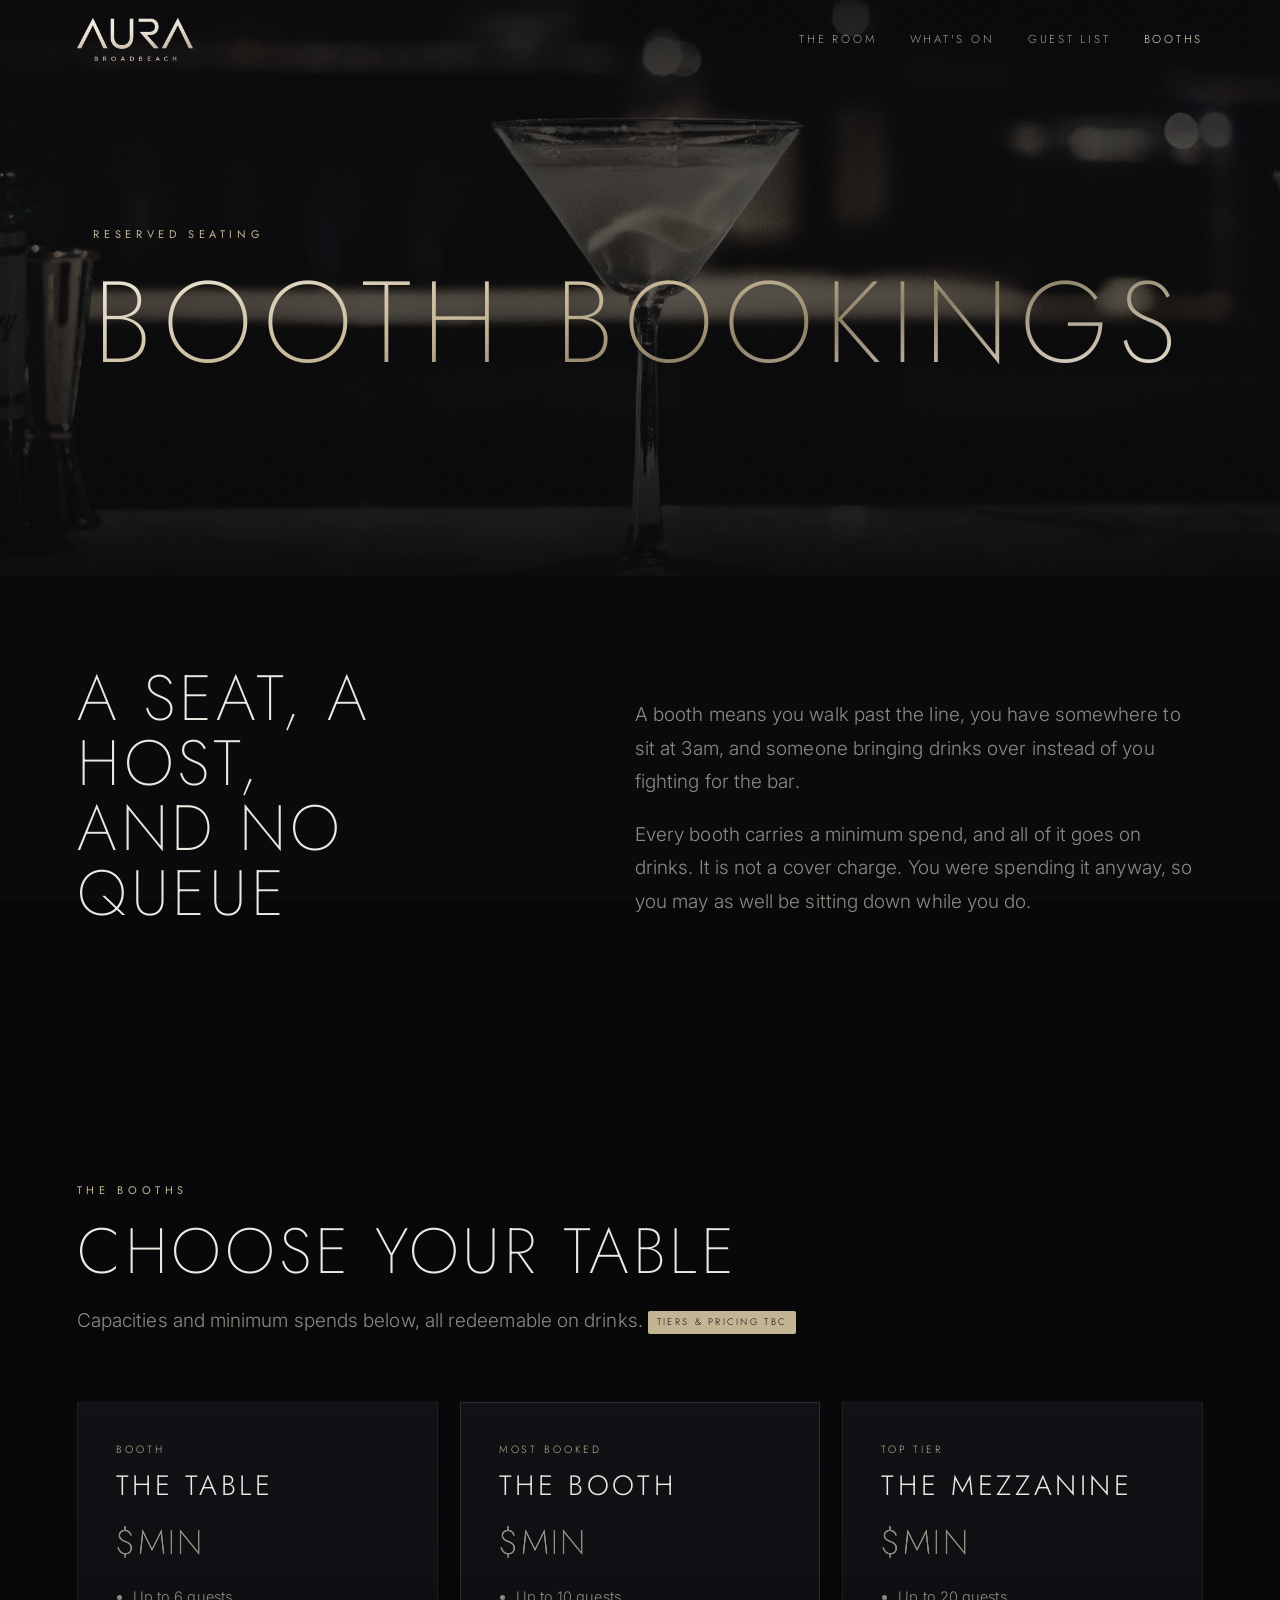
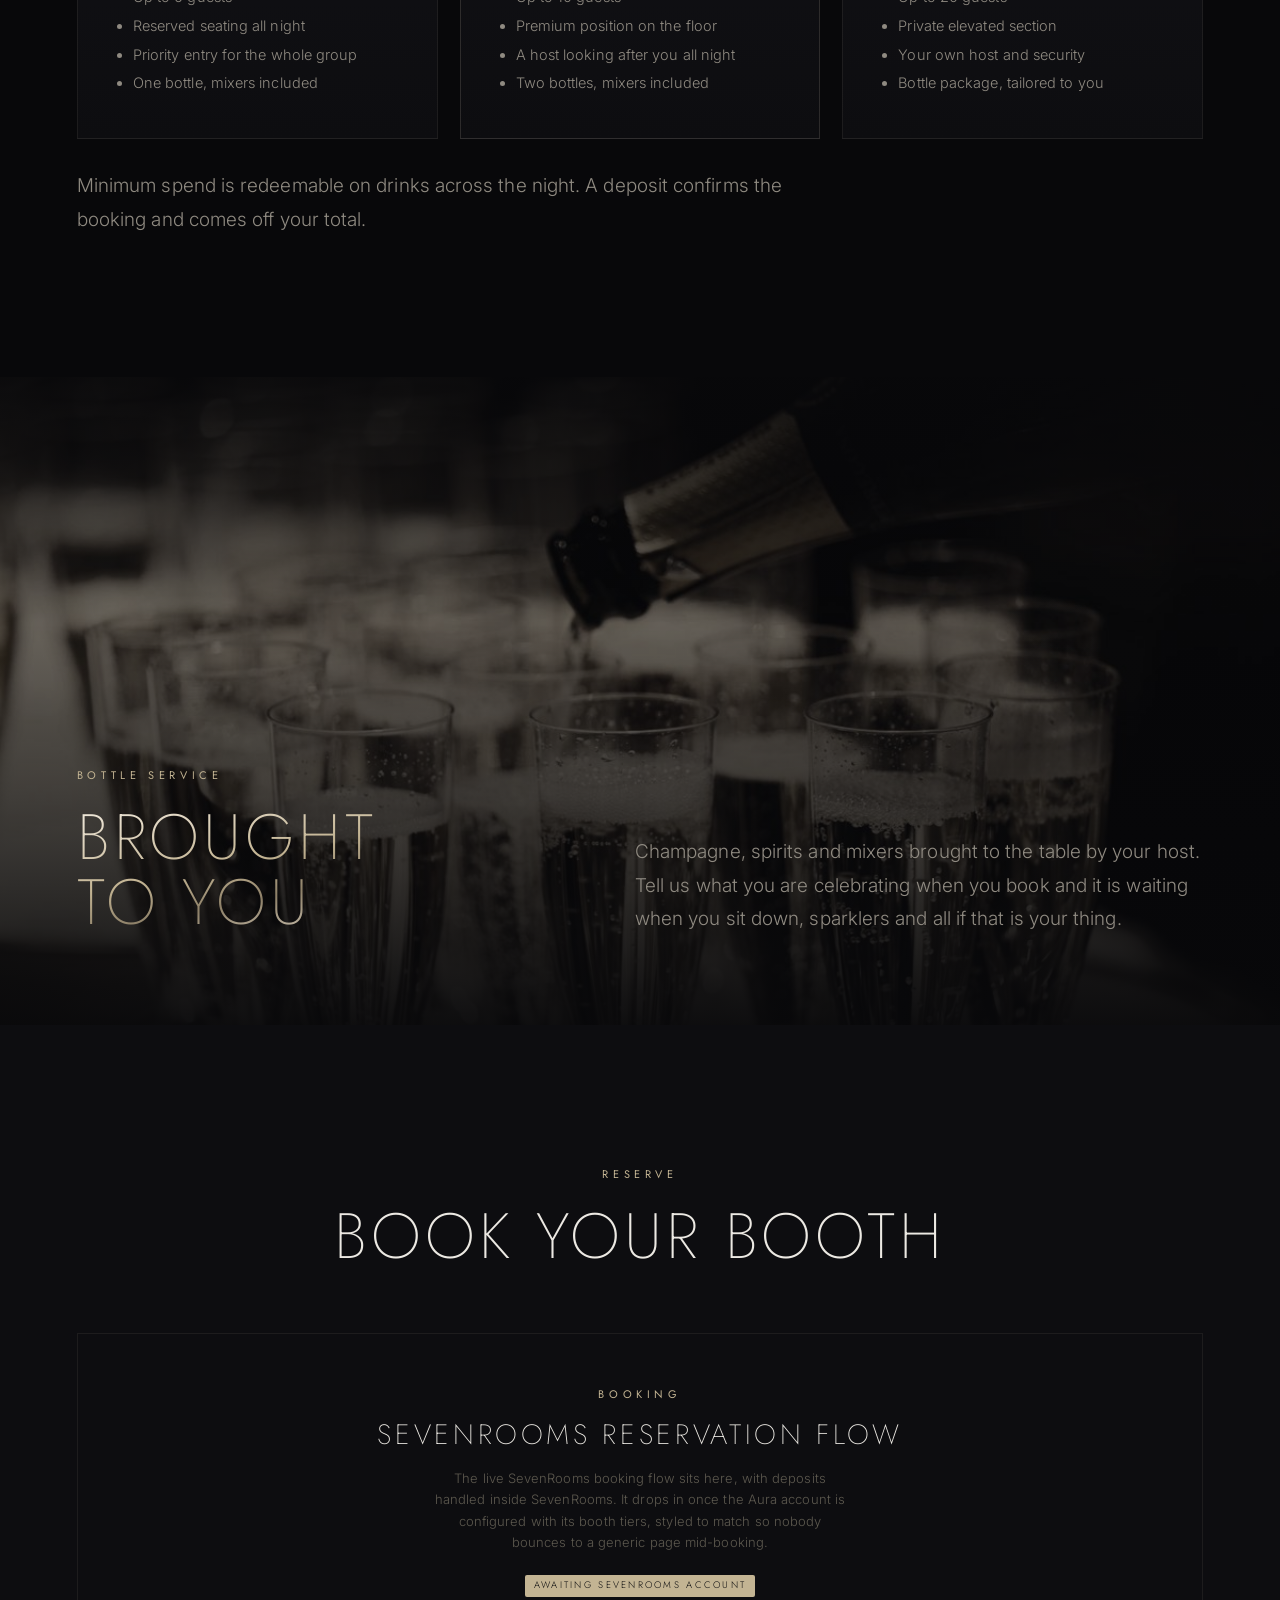
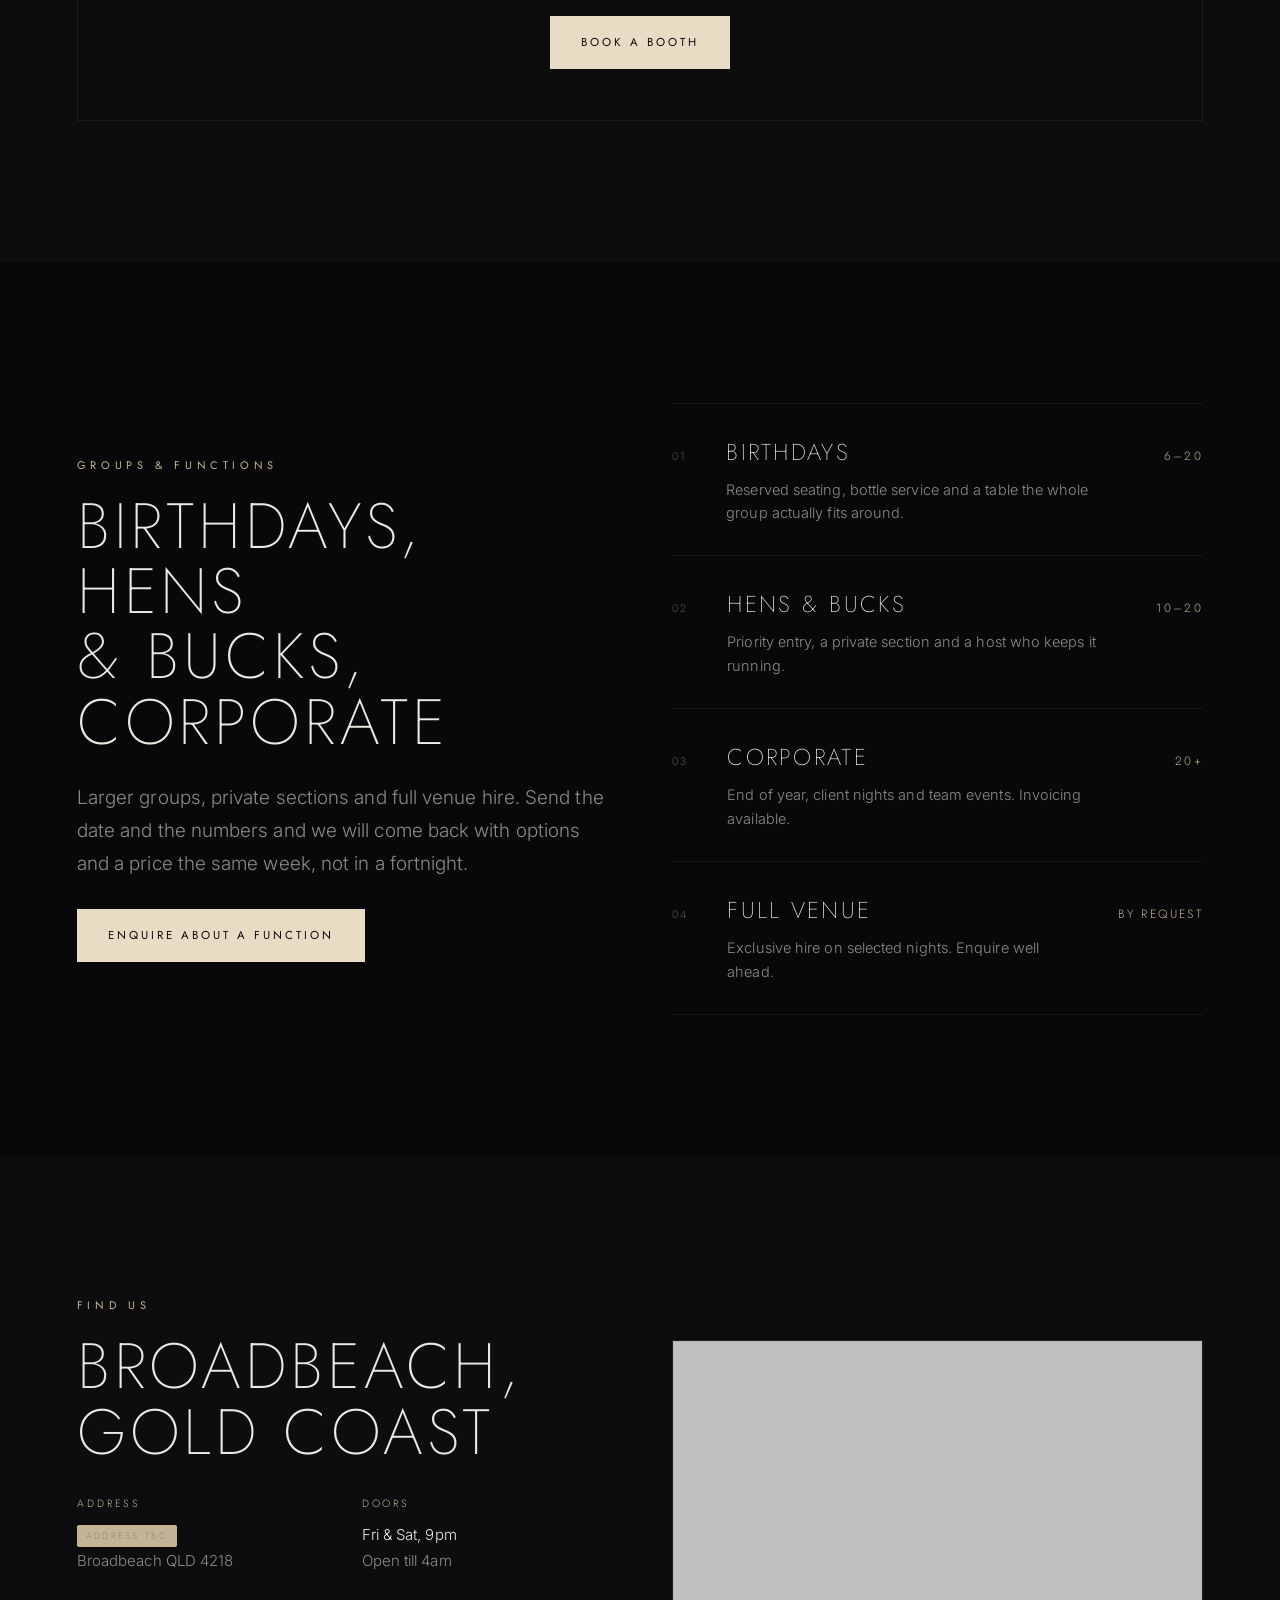
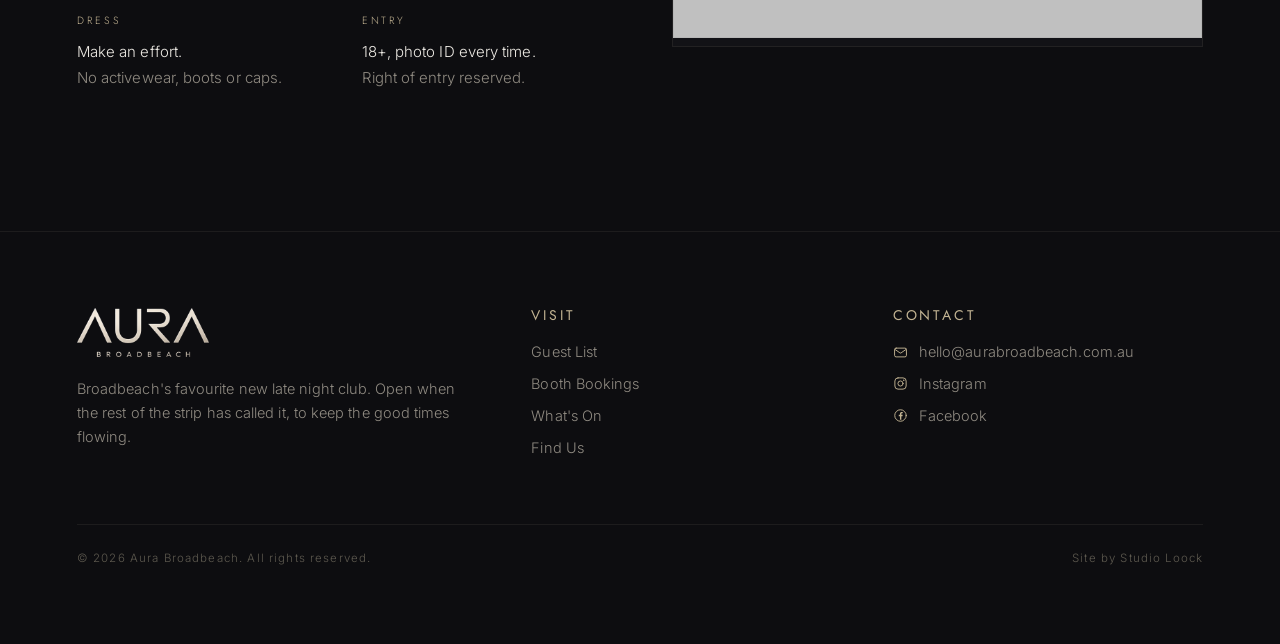
==== booth-bookings/index.html @ 86d50f3c "Lighter black on The Idea section, nav logo visible at rest" ====
<!doctype html>
<html lang="en-AU">
<head>
<meta charset="utf-8">
<meta name="viewport" content="width=device-width, initial-scale=1">
<title>Booth Bookings | Aura Broadbeach</title>
<meta name="description" content="Book a booth at Aura Broadbeach. Reserved seating, a dedicated host and bottle service for birthdays, hens and bucks, work nights and private groups.">
<link rel="canonical" href="https://aurabroadbeach.com.au/booth-bookings/">
<meta property="og:type" content="website">
<meta property="og:title" content="Booth Bookings | Aura Broadbeach">
<meta property="og:description" content="Private seating, a dedicated host and your bottles brought to the table.">
<meta property="og:url" content="https://aurabroadbeach.com.au/booth-bookings/">
<meta property="og:image" content="https://aurabroadbeach.com.au/assets/booth-hero.jpg">
<meta name="twitter:card" content="summary_large_image">
<meta name="theme-color" content="#08080a">
<link rel="icon" href="../assets/logo.png">
<link rel="preconnect" href="https://fonts.googleapis.com">
<link rel="preconnect" href="https://fonts.gstatic.com" crossorigin>
<link href="https://fonts.googleapis.com/css2?family=Jost:wght@200;300;400&family=Inter:wght@300;400&display=swap" rel="stylesheet">
<link rel="stylesheet" href="../styles.css?v=6">
<!-- TRACKING SLOT -->
</head>
<body>

<nav class="nav stuck" id="nav">
  <a class="nav-logo always" href="../" aria-label="Aura Broadbeach, home"><img src="../assets/logo.png" alt="Aura Broadbeach"></a>
  <div class="nav-links">
    <a class="hide-sm" href="../#room">The Room</a>
    <a class="hide-sm" href="../#whats-on">What's On</a>
    <a href="../guest-list/">Guest List</a>
    <a href="./" aria-current="page">Booths</a>
  </div>
</nav>

<main>

<section class="feature" style="min-height:64svh; align-items:center;">
  <div class="feature-bg"><img src="../assets/booth-hero.jpg" alt="" aria-hidden="true" fetchpriority="high"></div>
  <div class="wrap" style="padding-top:120px;">
    <div>
      <p class="eyebrow" style="margin-bottom:20px;">Reserved Seating</p>
      <h1 class="metal">Booth Bookings</h1>
    </div>
  </div>
</section>

<section class="band-tight">
  <div class="wrap">
    <div class="split narrow">
      <div class="rv">
        <h2 style="margin-bottom:24px;">A seat, a host,<br>and no queue</h2>
      </div>
      <div class="rv" style="display:flex; flex-direction:column; gap:20px;">
        <p class="lead">A booth means you walk past the line, you have somewhere to sit at 3am, and someone bringing drinks over instead of you fighting for the bar.</p>
        <p class="lead">Every booth carries a minimum spend, and all of it goes on drinks. It is not a cover charge. You were spending it anyway, so you may as well be sitting down while you do.</p>
      </div>
    </div>
  </div>
</section>

<section class="band" id="tiers">
  <div class="wrap">
    <div class="head rv">
      <p class="eyebrow">The Booths</p>
      <h2>Choose your table</h2>
      <p class="lead">Capacities and minimum spends below, all redeemable on drinks. <span class="ph">Tiers &amp; pricing TBC</span></p>
    </div>
    <div class="cards rv">
      <div class="card">
        <p class="cap">Booth</p>
        <h3>The Table</h3>
        <p class="price metal">$MIN</p>
        <ul>
          <li>Up to 6 guests</li>
          <li>Reserved seating all night</li>
          <li>Priority entry for the whole group</li>
          <li>One bottle, mixers included</li>
        </ul>
      </div>
      <div class="card" style="border-color:var(--line);">
        <p class="cap">Most Booked</p>
        <h3>The Booth</h3>
        <p class="price metal">$MIN</p>
        <ul>
          <li>Up to 10 guests</li>
          <li>Premium position on the floor</li>
          <li>A host looking after you all night</li>
          <li>Two bottles, mixers included</li>
        </ul>
      </div>
      <div class="card">
        <p class="cap">Top Tier</p>
        <h3>The Mezzanine</h3>
        <p class="price metal">$MIN</p>
        <ul>
          <li>Up to 20 guests</li>
          <li>Private elevated section</li>
          <li>Your own host and security</li>
          <li>Bottle package, tailored to you</li>
        </ul>
      </div>
    </div>
    <p class="lead rv" style="margin-top:30px;">Minimum spend is redeemable on drinks across the night. A deposit confirms the booking and comes off your total.</p>
  </div>
</section>

<section class="feature">
  <div class="feature-bg"><img src="../assets/service.jpg" alt="" aria-hidden="true" loading="lazy"></div>
  <div class="wrap">
    <div class="split narrow" style="align-items:end;">
      <div class="rv">
        <p class="eyebrow" style="margin-bottom:20px;">Bottle Service</p>
        <h2 class="metal h-tight-sm">Brought to you</h2>
      </div>
      <div class="rv">
        <p class="lead">Champagne, spirits and mixers brought to the table by your host. Tell us what you are celebrating when you book and it is waiting when you sit down, sparklers and all if that is your thing.</p>
      </div>
    </div>
  </div>
</section>

<section class="band" style="background:var(--ink);">
  <div class="wrap">
    <div class="head center rv">
      <p class="eyebrow">Reserve</p>
      <h2>Book your booth</h2>
    </div>
    <div class="slot rv">
      <!-- SEVENROOMS SLOT: replace this block with the reservation widget embed -->
      <p class="eyebrow">Booking</p>
      <h3 style="font-weight:200;">SevenRooms reservation flow</h3>
      <p class="note">The live SevenRooms booking flow sits here, with deposits handled inside SevenRooms. It drops in once the Aura account is configured with its booth tiers, styled to match so nobody bounces to a generic page mid-booking.</p>
      <p><span class="ph">Awaiting SevenRooms account</span></p>
      <a class="btn btn-solid" href="#" data-sr="booths">Book a Booth</a>
    </div>
  </div>
</section>

<section class="band" id="functions">
  <div class="wrap">
    <div class="split">
      <div class="rv">
        <p class="eyebrow" style="margin-bottom:20px;">Groups &amp; Functions</p>
        <h2 style="margin-bottom:26px;">Birthdays, hens<br>&amp; bucks, corporate</h2>
        <p class="lead" style="margin-bottom:28px;">Larger groups, private sections and full venue hire. Send the date and the numbers and we will come back with options and a price the same week, not in a fortnight.</p>
        <a class="btn btn-solid" href="mailto:HELLO@AURABROADBEACH.COM.AU?subject=Function%20enquiry%20-%20Aura%20Broadbeach">Enquire about a function</a>
      </div>
      <div class="rv">
        <div class="rows">
          <div class="row"><div class="n">01</div><div><div class="t">Birthdays</div><div class="d">Reserved seating, bottle service and a table the whole group actually fits around.</div></div><div class="v">6&ndash;20</div></div>
          <div class="row"><div class="n">02</div><div><div class="t">Hens &amp; Bucks</div><div class="d">Priority entry, a private section and a host who keeps it running.</div></div><div class="v">10&ndash;20</div></div>
          <div class="row"><div class="n">03</div><div><div class="t">Corporate</div><div class="d">End of year, client nights and team events. Invoicing available.</div></div><div class="v">20+</div></div>
          <div class="row"><div class="n">04</div><div><div class="t">Full Venue</div><div class="d">Exclusive hire on selected nights. Enquire well ahead.</div></div><div class="v">By request</div></div>
        </div>
      </div>
    </div>
  </div>
</section>

<!-- ============ FIND US ============ -->
<section class="band" id="find-us" style="background:var(--ink);">
  <div class="wrap">
    <div class="split">
      <div class="rv">
        <p class="eyebrow" style="margin-bottom:20px;">Find Us</p>
        <h2 style="margin-bottom:30px;">Broadbeach,<br>Gold Coast</h2>
        <div class="info" style="grid-template-columns:1fr 1fr;">
          <div><div class="k">Address</div><div class="v"><span class="ph">address TBC</span><br><span>Broadbeach QLD 4218</span></div></div>
          <div><div class="k">Doors</div><div class="v">Fri &amp; Sat, 9pm<br><span>Open till 4am</span></div></div>
          <div><div class="k">Dress</div><div class="v">Make an effort.<br><span>No activewear, boots or caps.</span></div></div>
          <div><div class="k">Entry</div><div class="v">18+, photo ID every time.<br><span>Right of entry reserved.</span></div></div>
        </div>
      </div>
      <div class="rv map-shell">
        <iframe class="map" title="Map showing Aura Broadbeach" loading="lazy" referrerpolicy="no-referrer-when-downgrade"
          src="https://www.google.com/maps?q=Broadbeach%20QLD%204218&output=embed"></iframe>
      </div>
    </div>
  </div>
</section>

</main>

<footer class="site">
  <div class="wrap">
    <div class="foot">
      <div>
        <img src="../assets/logo.png" alt="Aura Broadbeach">
        <p>Broadbeach's favourite new late night club. Open when the rest of the strip has called it, to keep the good times flowing.</p>
      </div>
      <div>
        <h4>Visit</h4>
        <a href="../guest-list/">Guest List</a>
        <a href="./">Booth Bookings</a>
        <a href="../#whats-on">What's On</a>
        <a href="#find-us">Find Us</a>
      </div>
      <div>
        <h4>Contact</h4>
        <a class="with-ico" href="mailto:HELLO@AURABROADBEACH.COM.AU"><svg viewBox="0 0 24 24" aria-hidden="true"><rect x="2.5" y="5" width="19" height="14" rx="2.5"/><path d="M3 7l8.1 5.6a1.6 1.6 0 0 0 1.8 0L21 7"/></svg><span>hello@aurabroadbeach.com.au</span></a>
        <a class="with-ico" href="#" data-social="instagram" rel="noopener"><svg viewBox="0 0 24 24" aria-hidden="true"><rect x="3" y="3" width="18" height="18" rx="5"/><circle cx="12" cy="12" r="4.1"/><circle class="fillbit" cx="17.2" cy="6.8" r="1.25"/></svg><span>Instagram</span></a>
        <a class="with-ico" href="#" data-social="facebook" rel="noopener"><svg viewBox="0 0 24 24" aria-hidden="true"><circle cx="12" cy="12" r="9.2"/><path class="fillbit" d="M13.35 18.6v-5.55h1.87l.3-2.2h-2.17V9.44c0-.63.19-1.06 1.1-1.06h1.14V6.42a14.8 14.8 0 0 0-1.6-.08c-1.7 0-2.87 1.02-2.87 2.9v1.61H9.25v2.2h1.87v5.55z"/></svg><span>Facebook</span></a>
      </div>
    </div>
    <div class="colophon">
      <span>&copy; 2026 Aura Broadbeach. All rights reserved.</span>
      <span>Site by <a href="https://studioloock.co" target="_blank" rel="noopener">Studio Loock</a></span>
    </div>
  </div>
</footer>
<script src="../assets/lenis.min.js" defer></script>
<script src="../app.js?v=6" defer></script>
</body>
</html>
---- styles.css ----
/* ============================================================
   AURA BROADBEACH — Studio Loock
   Direction: restraint. Deep black, one metallic accent,
   very large thin type, slow motion. No neon.
   ============================================================ */

:root{
  --void:#08080a;
  --ink:#0d0d10;
  --panel:#121216;
  --smoke:#1a1a1f;
  --ink-lift:#141417;

  --champagne:#e8dcc4;
  --champagne-dim:#b0a488;
  --metal-1:#f3ece0;
  --metal-2:#c3b493;
  --metal-3:#8d8068;

  --text:#ece9e3;
  --muted:#8f8a81;
  --faint:#5d594f;
  --line:rgba(232,220,196,0.14);
  --line-soft:rgba(232,220,196,0.07);

  --display:'Jost',-apple-system,'Helvetica Neue',Arial,sans-serif;
  --body:'Inter',-apple-system,'Helvetica Neue',Arial,sans-serif;

  --pad:clamp(22px,6vw,96px);
  --ease:cubic-bezier(.22,.61,.36,1);
}

*,*::before,*::after{box-sizing:border-box;}
html{scroll-padding-top:80px; -webkit-text-size-adjust:100%;}



body{
  margin:0; background:var(--void); color:var(--text);
  font-family:var(--body); font-size:16px; line-height:1.65;
  font-weight:300; letter-spacing:0.005em;
  -webkit-font-smoothing:antialiased; overflow-x:clip;
}
img{max-width:100%; display:block;}
a{color:inherit;}

/* ---------- grain ---------- */
body::after{
  content:""; position:fixed; inset:0; z-index:9999; pointer-events:none; opacity:0.035;
  background-image:url("data:image/svg+xml,%3Csvg xmlns='http://www.w3.org/2000/svg' width='160' height='160'%3E%3Cfilter id='n'%3E%3CfeTurbulence type='fractalNoise' baseFrequency='0.85' numOctaves='3'/%3E%3C/filter%3E%3Crect width='160' height='160' filter='url(%23n)'/%3E%3C/svg%3E");
}

/* ---------- type ---------- */
h1,h2,h3,h4{
  font-family:var(--display); font-weight:200; margin:0;
  text-transform:uppercase; line-height:1.02; letter-spacing:0.06em;
}
h1{font-size:clamp(40px,9vw,116px); letter-spacing:0.09em;}
h2{font-size:clamp(28px,5.2vw,64px);}
h3{font-size:clamp(19px,2.4vw,28px); letter-spacing:0.13em; font-weight:300;}
h4{font-size:14px; letter-spacing:0.2em; font-weight:400;}
p{margin:0;}

.eyebrow{
  font-family:var(--display); font-size:11px; font-weight:400;
  letter-spacing:0.42em; text-transform:uppercase; color:var(--metal-2);
}
.lead{font-size:clamp(16px,1.5vw,19px); color:var(--muted); line-height:1.75; max-width:62ch;}
.metal{
  background:linear-gradient(168deg,var(--metal-1) 0%,var(--metal-2) 42%,var(--metal-3) 62%,var(--metal-1) 100%);
  -webkit-background-clip:text; background-clip:text; color:transparent;
}
.rule{height:1px; background:var(--line); border:0; margin:0;}

/* ---------- layout ---------- */
.wrap{max-width:1320px; margin:0 auto; padding-inline:var(--pad);}
section{position:relative;}
.band{padding-block:clamp(72px,11vw,160px);}
.band-tight{padding-block:clamp(52px,7vw,96px);}

/* ---------- nav ---------- */
.nav{
  position:fixed; inset:0 0 auto 0; z-index:100;
  display:flex; align-items:center; justify-content:space-between; gap:20px;
  padding:18px var(--pad); transition:background .5s var(--ease), border-color .5s var(--ease), padding .5s var(--ease);
  border-bottom:1px solid transparent;
}
.nav.stuck{background:rgba(8,8,10,0.94); border-bottom-color:var(--line-soft); padding-block:13px;}
.nav-logo img{width:clamp(86px,10vw,116px);}
.nav-links{display:flex; align-items:center; gap:clamp(18px,2.6vw,40px);}
.nav-links a{
  font-family:var(--display); font-size:11.5px; letter-spacing:0.24em; text-transform:uppercase;
  text-decoration:none; color:var(--text); opacity:.68; transition:opacity .3s var(--ease); white-space:nowrap;
}
.nav-links a:hover,.nav-links a:focus-visible,.nav-links a[aria-current]{opacity:1;}
.nav-links a[aria-current]{color:var(--champagne);}
@media (max-width:760px){
  .nav-links .hide-sm{display:none;}
}

/* ---------- buttons ---------- */
.btn{
  display:inline-flex; align-items:center; justify-content:center; gap:12px;
  font-family:var(--display); font-size:11.5px; font-weight:400;
  letter-spacing:0.26em; text-transform:uppercase; text-decoration:none;
  padding:16px 30px; border:1px solid var(--line); color:var(--text);
  background:transparent; transition:background .4s var(--ease), color .4s var(--ease), border-color .4s var(--ease);
  cursor:pointer; white-space:nowrap;
}
.btn:hover,.btn:focus-visible{background:var(--champagne); color:#0b0b0d; border-color:var(--champagne);}
.btn-solid{background:var(--champagne); color:#0b0b0d; border-color:var(--champagne);}
.btn-solid:hover,.btn-solid:focus-visible{background:transparent; color:var(--champagne);}
.btn-sm{padding:12px 22px; font-size:10.5px; letter-spacing:0.22em;}
:focus-visible{outline:2px solid var(--champagne); outline-offset:3px;}

/* ---------- hero ---------- */
.hero{
  position:relative; min-height:100svh; display:flex; flex-direction:column;
  align-items:center; justify-content:center; text-align:center;
  padding:120px var(--pad) 64px; overflow:hidden;
}
.hero-bg{position:absolute; inset:0; z-index:0;}
.hero-bg img,.hero-bg video{
  position:absolute; inset:0;
  width:100%; height:100%; object-fit:cover;
}
.hero-bg img{opacity:.58;}
.hero-video{opacity:0; transition:opacity 1.4s var(--ease);}
.hero-video.ready{opacity:.5;}
.hero-video.ready ~ img,.hero-bg:has(.hero-video.ready) img{opacity:0;}
.hero-bg::after{
  content:""; position:absolute; inset:0;
  background:
    radial-gradient(122% 86% at 50% 44%, transparent 0%, rgba(8,8,10,.5) 60%, var(--void) 100%),
    linear-gradient(180deg, rgba(8,8,10,.72) 0%, transparent 26%, transparent 62%, var(--void) 100%);
}
.hero-inner{position:relative; z-index:1; display:flex; flex-direction:column; align-items:center; gap:clamp(26px,4vw,44px);}
.hero-logo{width:clamp(228px,38vw,520px);}
.hero-sub{
  font-family:var(--display); font-size:clamp(11px,1.3vw,13px); font-weight:300;
  letter-spacing:0.46em; text-transform:uppercase; color:var(--metal-2);
}
.hero-nights{
  font-family:var(--display); font-size:clamp(13px,1.6vw,16px); font-weight:200;
  letter-spacing:0.3em; text-transform:uppercase; color:var(--text);
}
.hero-cta{display:flex; flex-wrap:wrap; gap:14px; justify-content:center;}
.scroll-cue{
  position:absolute; left:50%; bottom:30px; transform:translateX(-50%); z-index:1;
  font-family:var(--display); font-size:9.5px; letter-spacing:0.4em; text-transform:uppercase;
  color:var(--faint); text-decoration:none; display:flex; flex-direction:column; align-items:center; gap:9px;
}
.scroll-cue span{display:block; width:1px; height:38px; background:linear-gradient(var(--metal-3),transparent); animation:drop 2.6s var(--ease) infinite;}
@keyframes drop{0%,100%{opacity:.3; transform:scaleY(.55); transform-origin:top;}50%{opacity:1; transform:scaleY(1);}}
@media (prefers-reduced-motion:reduce){.scroll-cue span{animation:none;}}

/* ---------- reveal ---------- */
.rv{opacity:0; transform:translateY(26px); transition:opacity 1.1s var(--ease), transform 1.1s var(--ease);}
.rv.on{opacity:1; transform:none; }

/* ---------- section head ---------- */
.head{display:flex; flex-direction:column; gap:20px; margin-bottom:clamp(38px,5vw,64px); max-width:74ch;}
.head.center{align-items:center; text-align:center; margin-inline:auto;}
.h-tight{max-width:15ch;}
.h-tight-sm{max-width:11ch;}

/* ---------- the room mosaic ---------- */
.mosaic{display:grid; grid-template-columns:1.35fr 1fr; grid-template-rows:1fr 1fr; gap:clamp(10px,1.4vw,20px);}
.mosaic figure{margin:0; position:relative; overflow:hidden; background:var(--panel);}
.mosaic img{width:100%; height:100%; object-fit:cover; transition:transform 1.4s var(--ease);}
.mosaic figure:hover img{transform:scale(1.035);}
.m-a{grid-row:span 2; aspect-ratio:4/5;}
.m-b,.m-c{min-height:0;}
.m-b img,.m-c img{height:100%;}
@media (max-width:760px){
  .mosaic{grid-template-columns:1fr;}
  .mosaic{grid-template-rows:auto;}
  .m-a{grid-row:auto; aspect-ratio:4/3;}
  .m-b,.m-c{aspect-ratio:16/10;}
}

/* ---------- split ---------- */
.split{display:grid; grid-template-columns:1fr 1fr; gap:clamp(28px,5vw,84px); align-items:center;}
.split.narrow{grid-template-columns:1fr 1.15fr;}
@media (max-width:860px){.split,.split.narrow{grid-template-columns:1fr; gap:34px;}}
.split figure{margin:0; overflow:hidden; background:var(--panel);}
.split figure img{width:100%; aspect-ratio:4/3; object-fit:cover;}

/* ---------- list rows ---------- */
.rows{border-top:1px solid var(--line-soft);}
.row{
  display:grid; grid-template-columns:auto 1fr auto; gap:clamp(16px,3vw,44px); align-items:baseline;
  padding:clamp(20px,2.6vw,30px) 0; border-bottom:1px solid var(--line-soft);
}
.row .n{font-family:var(--display); font-size:11px; letter-spacing:0.22em; color:var(--faint);}
.row .t{font-family:var(--display); font-size:clamp(17px,2vw,23px); font-weight:200; letter-spacing:0.1em; text-transform:uppercase;}
.row .d{color:var(--muted); font-size:14.5px; margin-top:6px; max-width:56ch;}
.row .v{font-family:var(--display); font-size:12px; letter-spacing:0.2em; text-transform:uppercase; color:var(--metal-2); text-align:right;}
@media (max-width:640px){
  .row{grid-template-columns:1fr; gap:6px;}
  .row .v{text-align:left; margin-top:8px;}
}

/* ---------- cards ---------- */
.cards{display:grid; grid-template-columns:repeat(auto-fit,minmax(258px,1fr)); gap:clamp(14px,1.8vw,22px);}
.card{
  border:1px solid var(--line-soft); background:linear-gradient(180deg,var(--panel),var(--ink));
  padding:clamp(26px,3vw,38px); display:flex; flex-direction:column; gap:14px;
  transition:border-color .5s var(--ease), transform .5s var(--ease);
}
.card:hover{border-color:var(--line); transform:translateY(-3px);}
.card .cap{font-family:var(--display); font-size:10.5px; letter-spacing:0.28em; text-transform:uppercase; color:var(--metal-2);}
.card p{color:var(--muted); font-size:14.5px;}
.card ul{margin:0; padding-left:17px; color:var(--muted); font-size:14.5px;}
.card li{margin-bottom:5px;}
.card .price{font-family:var(--display); font-weight:200; font-size:clamp(24px,3vw,34px); letter-spacing:0.06em;}

/* ---------- feature band ---------- */
.feature{position:relative; min-height:72svh; display:flex; align-items:flex-end; overflow:hidden;}
.feature-bg{position:absolute; inset:0;}
.feature-bg img{width:100%; height:100%; object-fit:cover; opacity:.42;}
.feature-bg::after{content:""; position:absolute; inset:0; background:linear-gradient(180deg,rgba(8,8,10,.8) 0%,transparent 38%,rgba(8,8,10,.92) 100%);}
.feature .wrap{position:relative; z-index:1; padding-block:clamp(48px,7vw,90px);}

/* ---------- booking slot ---------- */
.slot{
  border:1px solid var(--line-soft); background:var(--ink);
  padding:clamp(28px,4vw,52px); text-align:center;
  display:flex; flex-direction:column; align-items:center; gap:18px;
}
.slot .note{font-size:13px; color:var(--faint); max-width:52ch;}
.embed{width:100%; min-height:520px; border:0; background:var(--panel);}

/* ---------- info grid ---------- */
.info{display:grid; grid-template-columns:repeat(auto-fit,minmax(190px,1fr)); gap:clamp(22px,3vw,44px);}
.info .k{font-family:var(--display); font-size:10.5px; letter-spacing:0.28em; text-transform:uppercase; color:var(--metal-2); margin-bottom:10px;}
.info .v{font-size:15px; color:var(--text); line-height:1.7;}
.info .v span{color:var(--muted);}

/* ---------- map ---------- */
.map{width:100%; aspect-ratio:16/9; border:1px solid var(--line-soft); filter:grayscale(1) invert(.9) contrast(.85) brightness(.95); background:var(--panel);}
.map-shell{background:var(--panel); border:1px solid var(--line-soft);}
@media (max-width:640px){.map{aspect-ratio:4/3;}}

/* ---------- footer ---------- */
footer.site{border-top:1px solid var(--line-soft); padding-block:clamp(48px,6vw,76px); background:var(--ink);}
.foot{display:grid; grid-template-columns:1.3fr 1fr 1fr; gap:clamp(28px,4vw,56px); align-items:start;}
@media (max-width:760px){.foot{grid-template-columns:1fr; gap:34px;}}
.foot img{width:132px; margin-bottom:20px;}
.foot h4{color:var(--metal-2); margin-bottom:14px;}
.foot a{color:var(--muted); text-decoration:none; font-size:14.5px; display:block; padding:4px 0; transition:color .3s var(--ease);}
.foot a:hover{color:var(--champagne);}
.foot p{color:var(--muted); font-size:14.5px;}
.colophon{
  display:flex; flex-wrap:wrap; gap:10px 26px; justify-content:space-between;
  margin-top:clamp(38px,5vw,60px); padding-top:24px; border-top:1px solid var(--line-soft);
  font-size:11.5px; letter-spacing:0.1em; color:var(--faint);
}
.colophon a{color:var(--faint); text-decoration:none;}
.colophon a:hover{color:var(--muted);}

/* ---------- placeholder marker ---------- */
.ph{
  display:inline-block; font-family:var(--display); font-size:9.5px; letter-spacing:0.24em;
  text-transform:uppercase; color:#0b0b0d; background:var(--metal-2);
  padding:3px 9px; border-radius:2px; vertical-align:middle;
}

/* ============================================================
   SCROLL CHOREOGRAPHY
   Hero pins and recedes, the page slides up over it,
   the logo hands off from hero to nav.
   ============================================================ */

/* Lenis */
html.lenis,html.lenis body{height:auto;}
.lenis:not(.lenis-autoToggle).lenis-stopped{overflow:clip;}

/* ---- hero pin ---- */
.hero{
  position:sticky; top:0; z-index:0; height:100svh;
}
.hero-inner{
  will-change:transform,opacity;
  transform:translate3d(0,calc(var(--hp,0) * -46px),0) scale(calc(1 - var(--hp,0) * 0.085));
  opacity:calc(1 - var(--hp,0) * 1.25);
}
.hero-bg img,.hero-bg video{
  transform:scale(calc(1 + var(--hp,0) * 0.10));
}
.scroll-cue{opacity:calc(1 - var(--hp,0) * 2.4); pointer-events:none;}

/* ---- the page rides up over the hero ---- */
#main > section:first-of-type,
main > section.band-tight:first-of-type{
  position:relative; z-index:2;
  margin-top:-34px;
  border-radius:30px 30px 0 0;
  background:var(--ink-lift);
  box-shadow:0 -30px 60px rgba(0,0,0,.55);
}
main > section:not(.hero) ~ section, footer.site{position:relative; z-index:2;}
main > section:not(.hero){background-color:var(--void);}
#main > section:first-of-type,
main > section.band-tight:first-of-type{background-color:var(--ink-lift);}
main > section.bg-ink-band{background-color:var(--ink);}
@media (max-width:640px){
  #main > section:first-of-type,
  main > section.band-tight:first-of-type{margin-top:-24px; border-radius:22px 22px 0 0;}
}

/* ---- nav logo hand-off ---- */
.nav-logo{
  display:block;
  /* faintly there at rest, lifts to full metallic as you scroll */
  opacity:calc(0.55 + var(--navlogo,0) * 0.45);
  filter:saturate(calc(0.35 + var(--navlogo,0) * 0.65))
         brightness(calc(0.88 + var(--navlogo,0) * 0.12));
  transform:translate3d(0,calc((1 - var(--navlogo,0)) * 4px),0);
  transition:opacity .5s var(--ease), filter .5s var(--ease), transform .5s var(--ease);
}
.nav-logo:hover{opacity:1; filter:none;}
.nav-logo.always{opacity:1; filter:none; transform:none;}

/* ---- staggered reveals ---- */
.rv{
  opacity:0;
  transform:translate3d(0,28px,0);
  transition:opacity .75s var(--ease), transform .85s var(--ease);
  transition-delay:var(--d,0ms);
}
.rv.on{opacity:1; transform:none;}

/* children stagger inside a revealed block */
.stagger.on > *{animation:rise 1s var(--ease) both;}
.stagger.on > *:nth-child(1){animation-delay:.04s;}
.stagger.on > *:nth-child(2){animation-delay:.12s;}
.stagger.on > *:nth-child(3){animation-delay:.2s;}
.stagger.on > *:nth-child(4){animation-delay:.28s;}
.stagger.on > *:nth-child(5){animation-delay:.36s;}
.stagger.on > *:nth-child(6){animation-delay:.44s;}
@keyframes rise{from{opacity:0; transform:translate3d(0,26px,0);} to{opacity:1; transform:none;}}

/* headline lines lift in */
.lift{display:block; overflow:hidden;}
.lift > span{
  display:block;
  transform:translate3d(0,105%,0);
  transition:transform 1.05s var(--ease);
  transition-delay:var(--d,0ms);
}
.on .lift > span, .lift.on > span{transform:none;}

@media (prefers-reduced-motion:reduce){
  .hero-video{display:none;}
  .hero{position:relative;}
  .hero-inner,.hero-bg img{transform:none; opacity:1;}
  .rv,.lift > span{opacity:1; transform:none; transition:none;}
  .stagger.on > *{animation:none;}
  .nav-logo{opacity:1; filter:none; transform:none;}
  .scroll-cue{opacity:1;}
}

/* ---------- footer contact icons ---------- */
.foot a.with-ico{display:flex; align-items:center; gap:11px;}
.foot a.with-ico svg{
  width:15px; height:15px; flex:0 0 15px;
  fill:none; stroke:var(--metal-2); stroke-width:1.5;
  stroke-linecap:round; stroke-linejoin:round;
  transition:stroke .3s var(--ease), transform .3s var(--ease);
}
.foot a.with-ico:hover svg{stroke:var(--champagne); transform:translateY(-1px);}
.foot a.with-ico svg .fillbit{fill:var(--metal-2); stroke:none; transition:fill .3s var(--ease);}
.foot a.with-ico:hover svg .fillbit{fill:var(--champagne);}
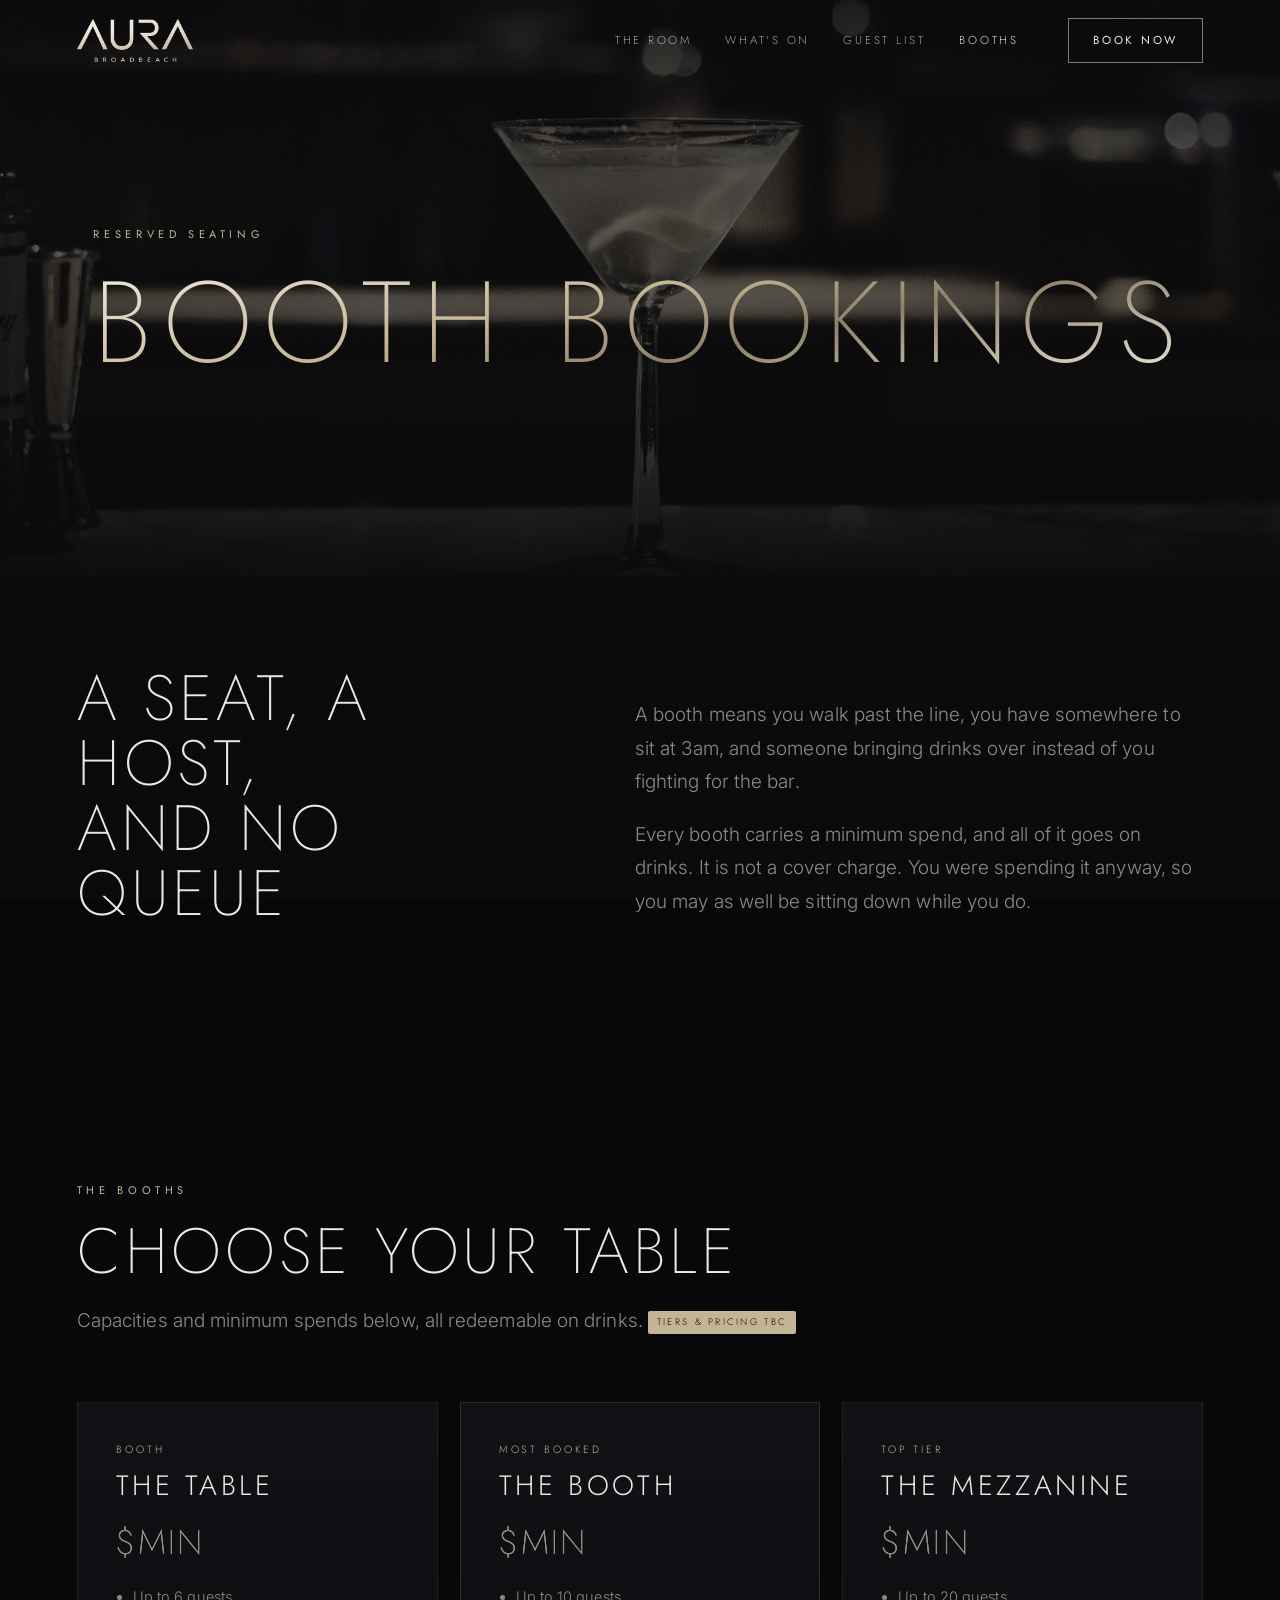
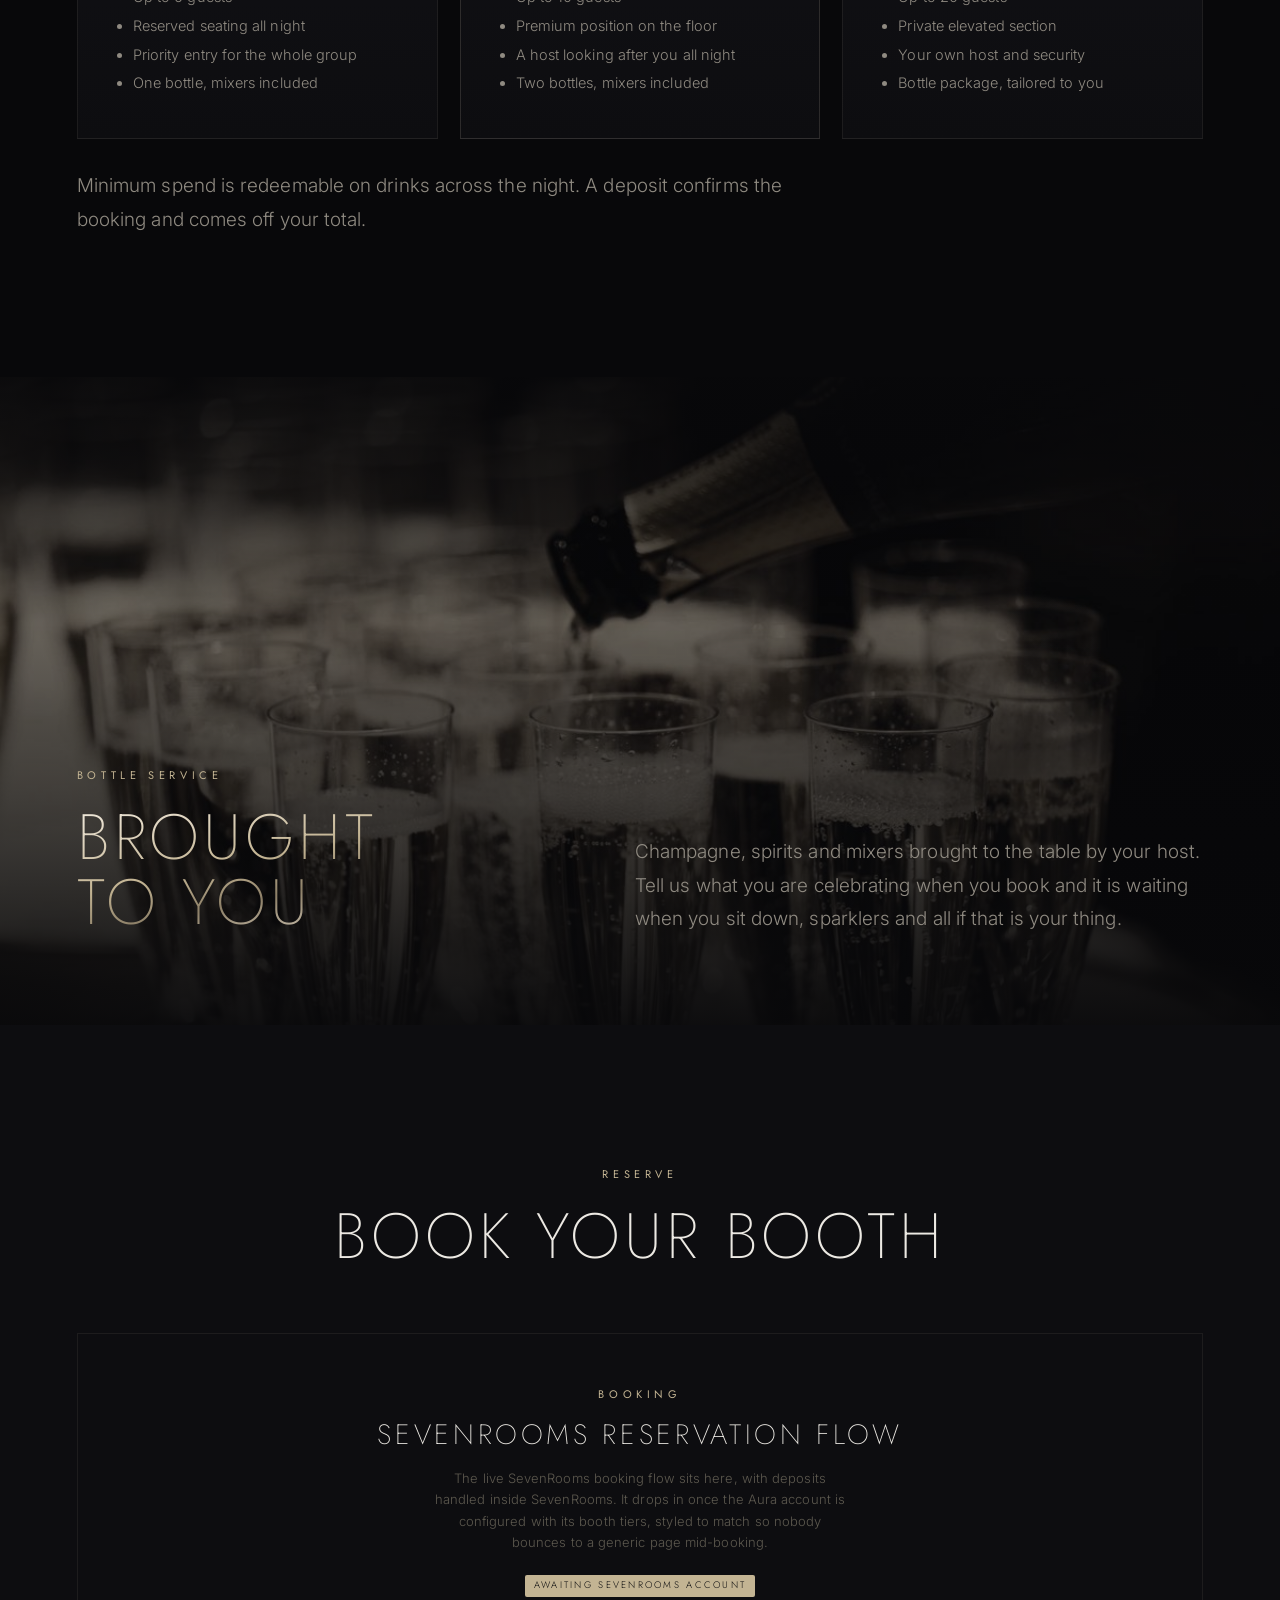
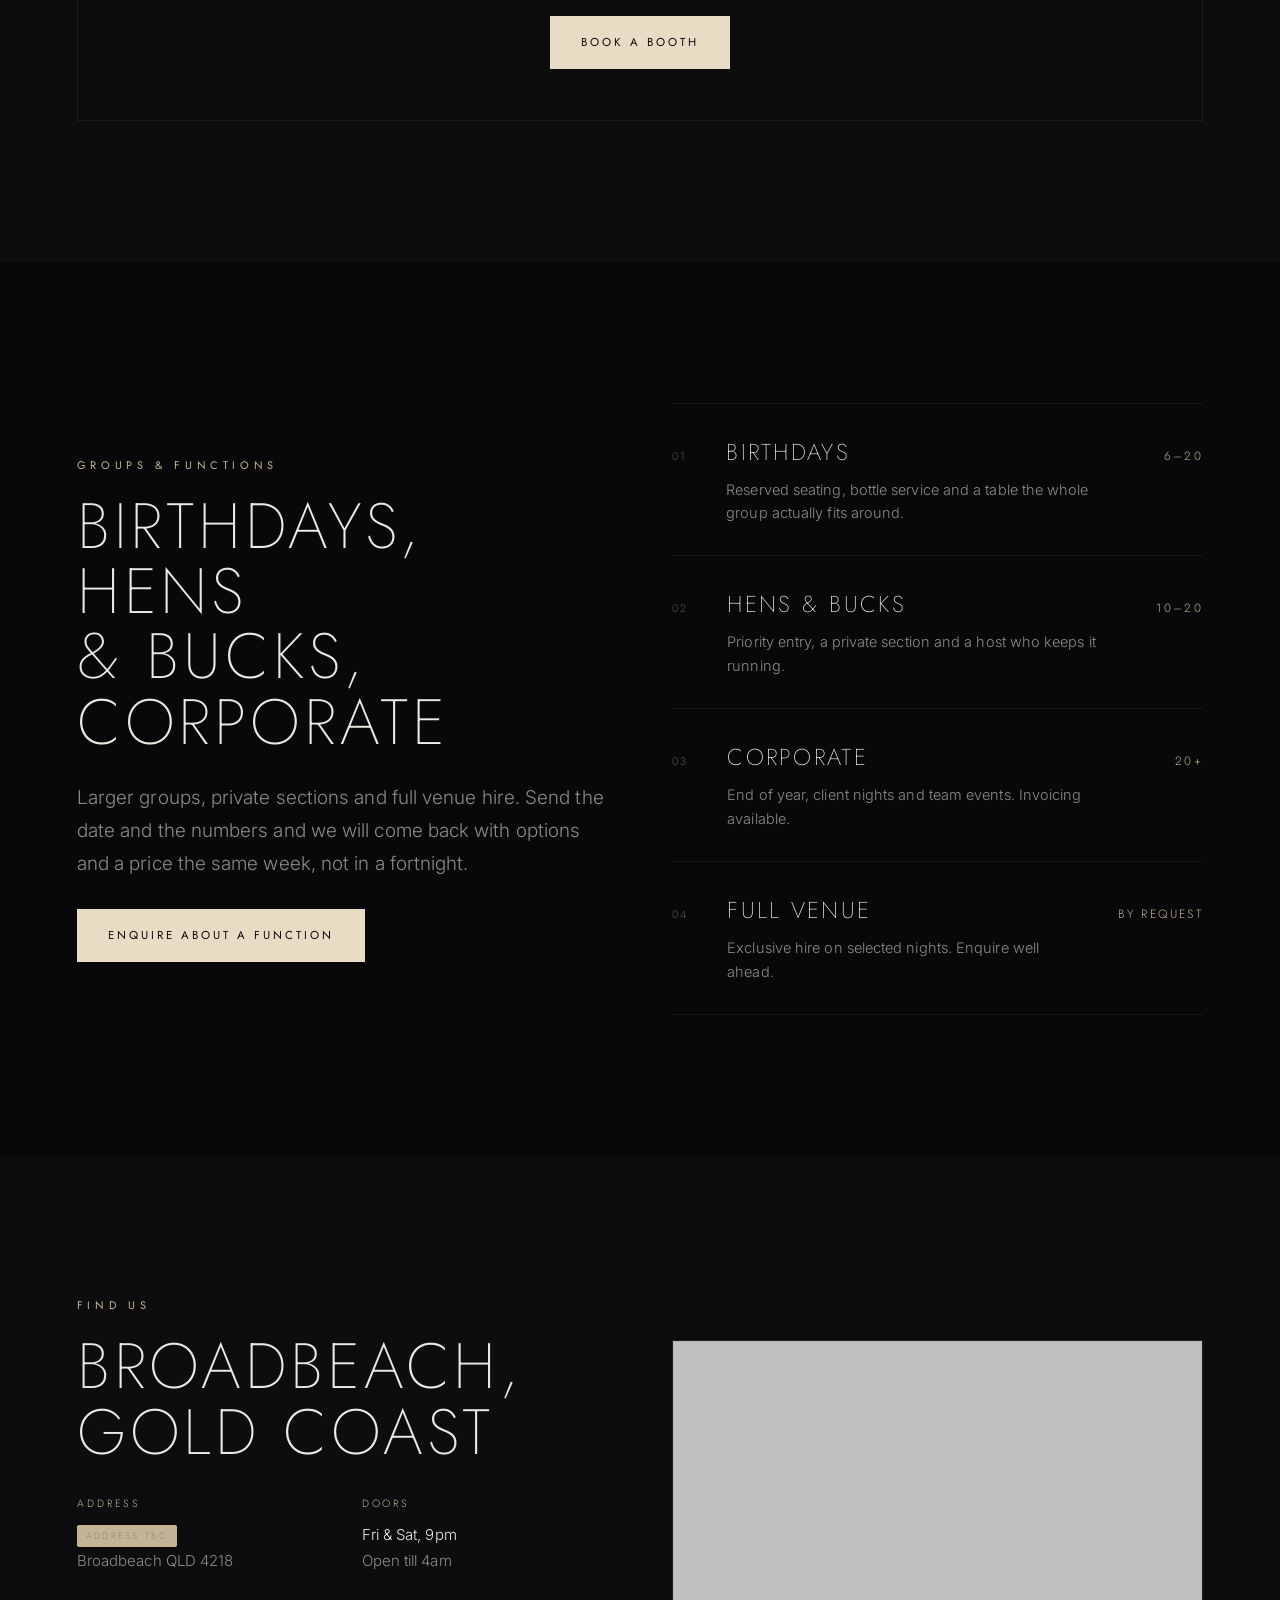
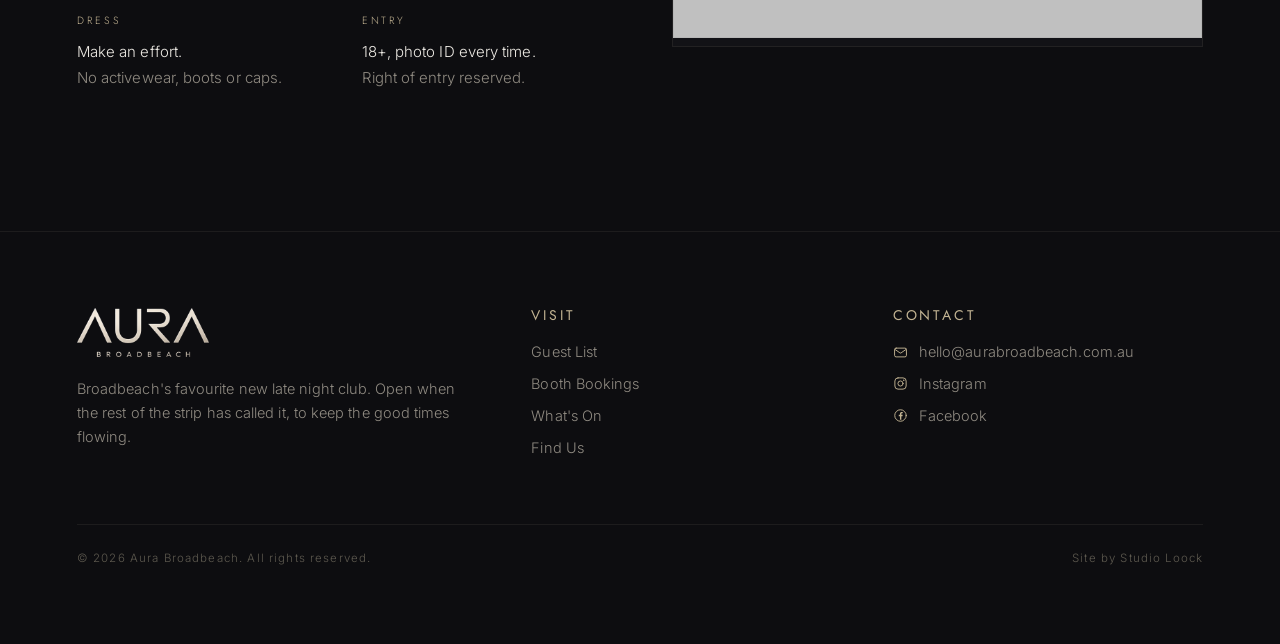
==== commit 6c79c58c: "Book Now button in the header" ====
--- a/booth-bookings/index.html
+++ b/booth-bookings/index.html
@@ -17,7 +17,7 @@
 <link rel="preconnect" href="https://fonts.googleapis.com">
 <link rel="preconnect" href="https://fonts.gstatic.com" crossorigin>
 <link href="https://fonts.googleapis.com/css2?family=Jost:wght@200;300;400&family=Inter:wght@300;400&display=swap" rel="stylesheet">
-<link rel="stylesheet" href="../styles.css?v=6">
+<link rel="stylesheet" href="../styles.css?v=8">
 <!-- TRACKING SLOT -->
 </head>
 <body>
@@ -29,6 +29,7 @@
     <a class="hide-sm" href="../#whats-on">What's On</a>
     <a href="../guest-list/">Guest List</a>
     <a href="./" aria-current="page">Booths</a>
+    <a class="btn btn-sm nav-cta" href="#" data-sr="booknow">Book Now</a>
   </div>
 </nav>
 
@@ -209,6 +210,6 @@
   </div>
 </footer>
 <script src="../assets/lenis.min.js" defer></script>
-<script src="../app.js?v=6" defer></script>
+<script src="../app.js?v=8" defer></script>
 </body>
 </html>
--- a/styles.css
+++ b/styles.css
@@ -372,3 +372,24 @@
 .foot a.with-ico:hover svg{stroke:var(--champagne); transform:translateY(-1px);}
 .foot a.with-ico svg .fillbit{fill:var(--metal-2); stroke:none; transition:fill .3s var(--ease);}
 .foot a.with-ico:hover svg .fillbit{fill:var(--champagne);}
+
+/* ---------- header Book Now ---------- */
+.nav-cta{
+  margin-left:clamp(4px,1.4vw,16px);
+  padding:12px 24px;
+  font-size:10.5px; letter-spacing:0.22em;
+  opacity:1 !important;
+  border:1px solid rgba(236,233,227,0.5);
+  color:var(--text);
+  border-radius:0;
+}
+.nav-cta:hover,.nav-cta:focus-visible{
+  background:var(--champagne); color:#0b0b0d; border-color:var(--champagne);
+}
+.nav-links a.nav-cta{opacity:1;}
+@media (max-width:560px){
+  .nav-cta{padding:10px 15px; font-size:9.5px; letter-spacing:0.14em;}
+  .nav{gap:10px; padding-inline:18px;}
+  .nav-links{gap:14px;}
+  .nav-logo img{width:78px;}
+}
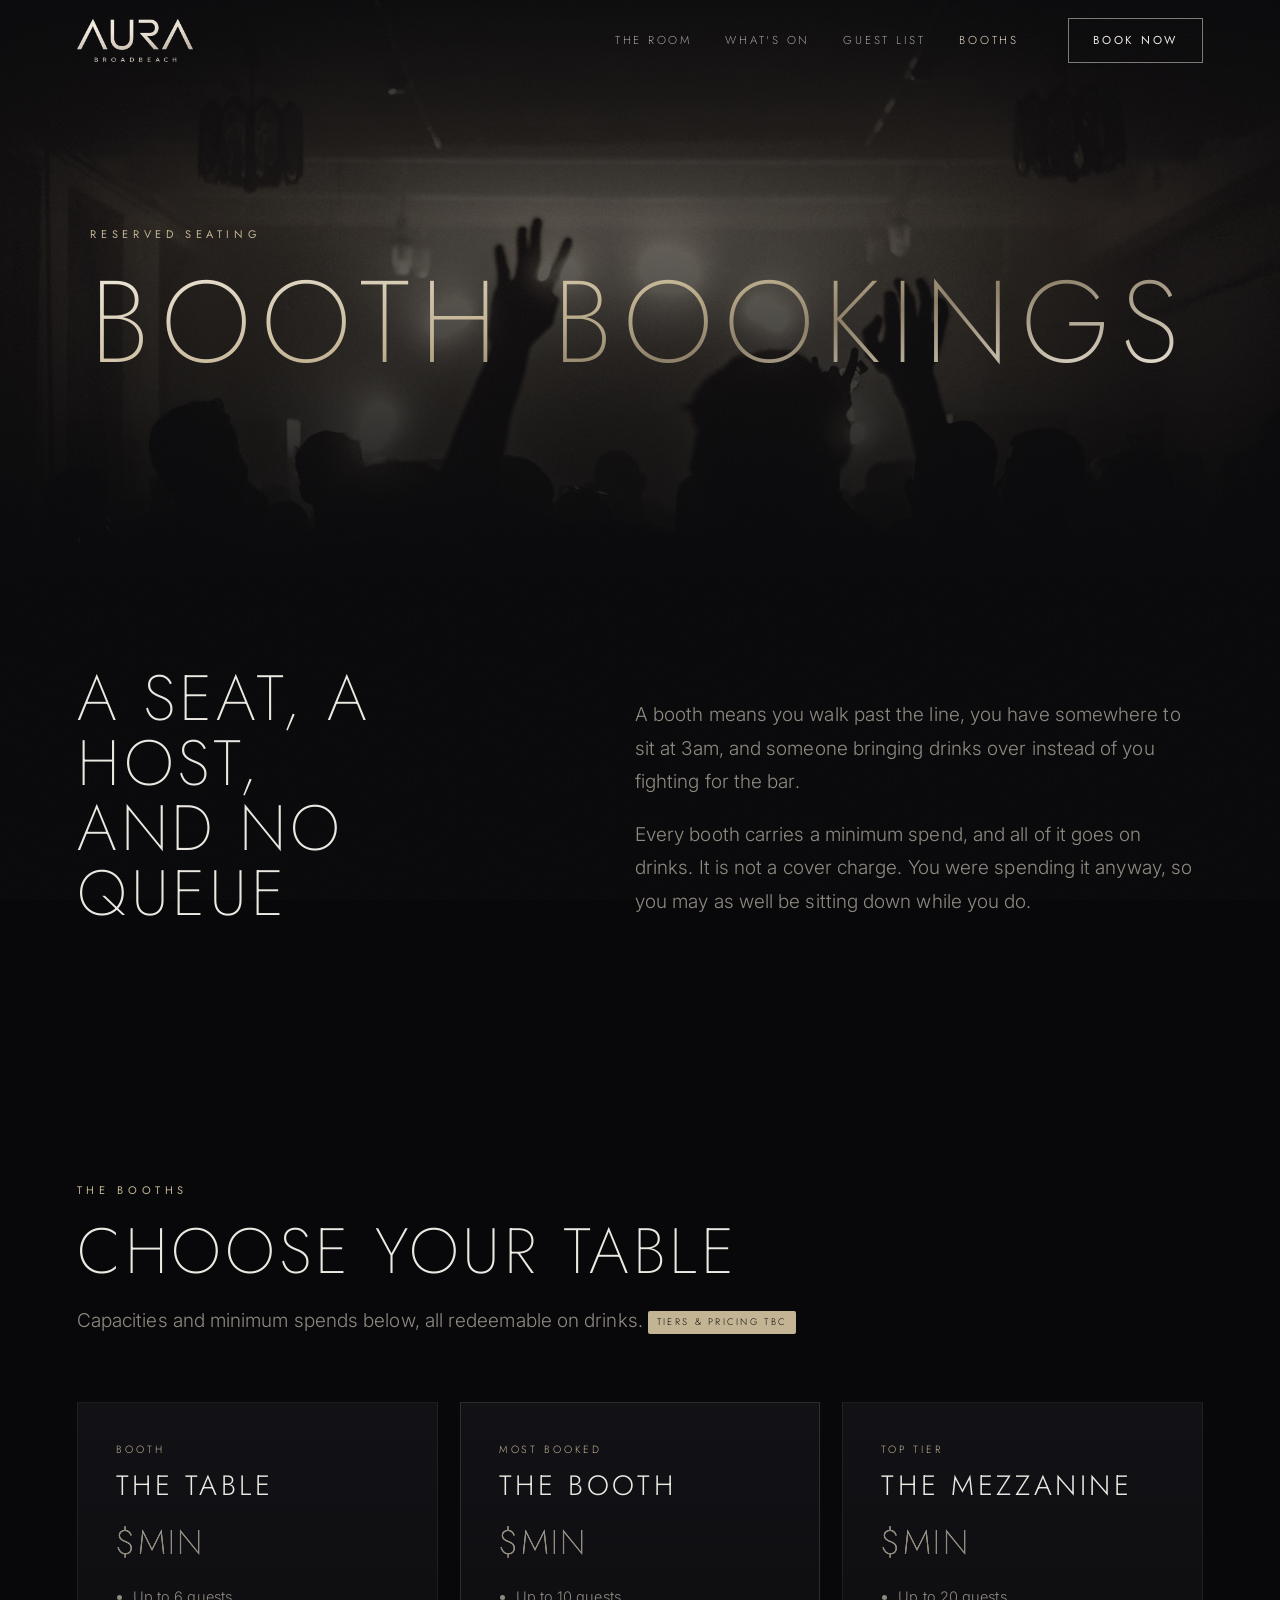
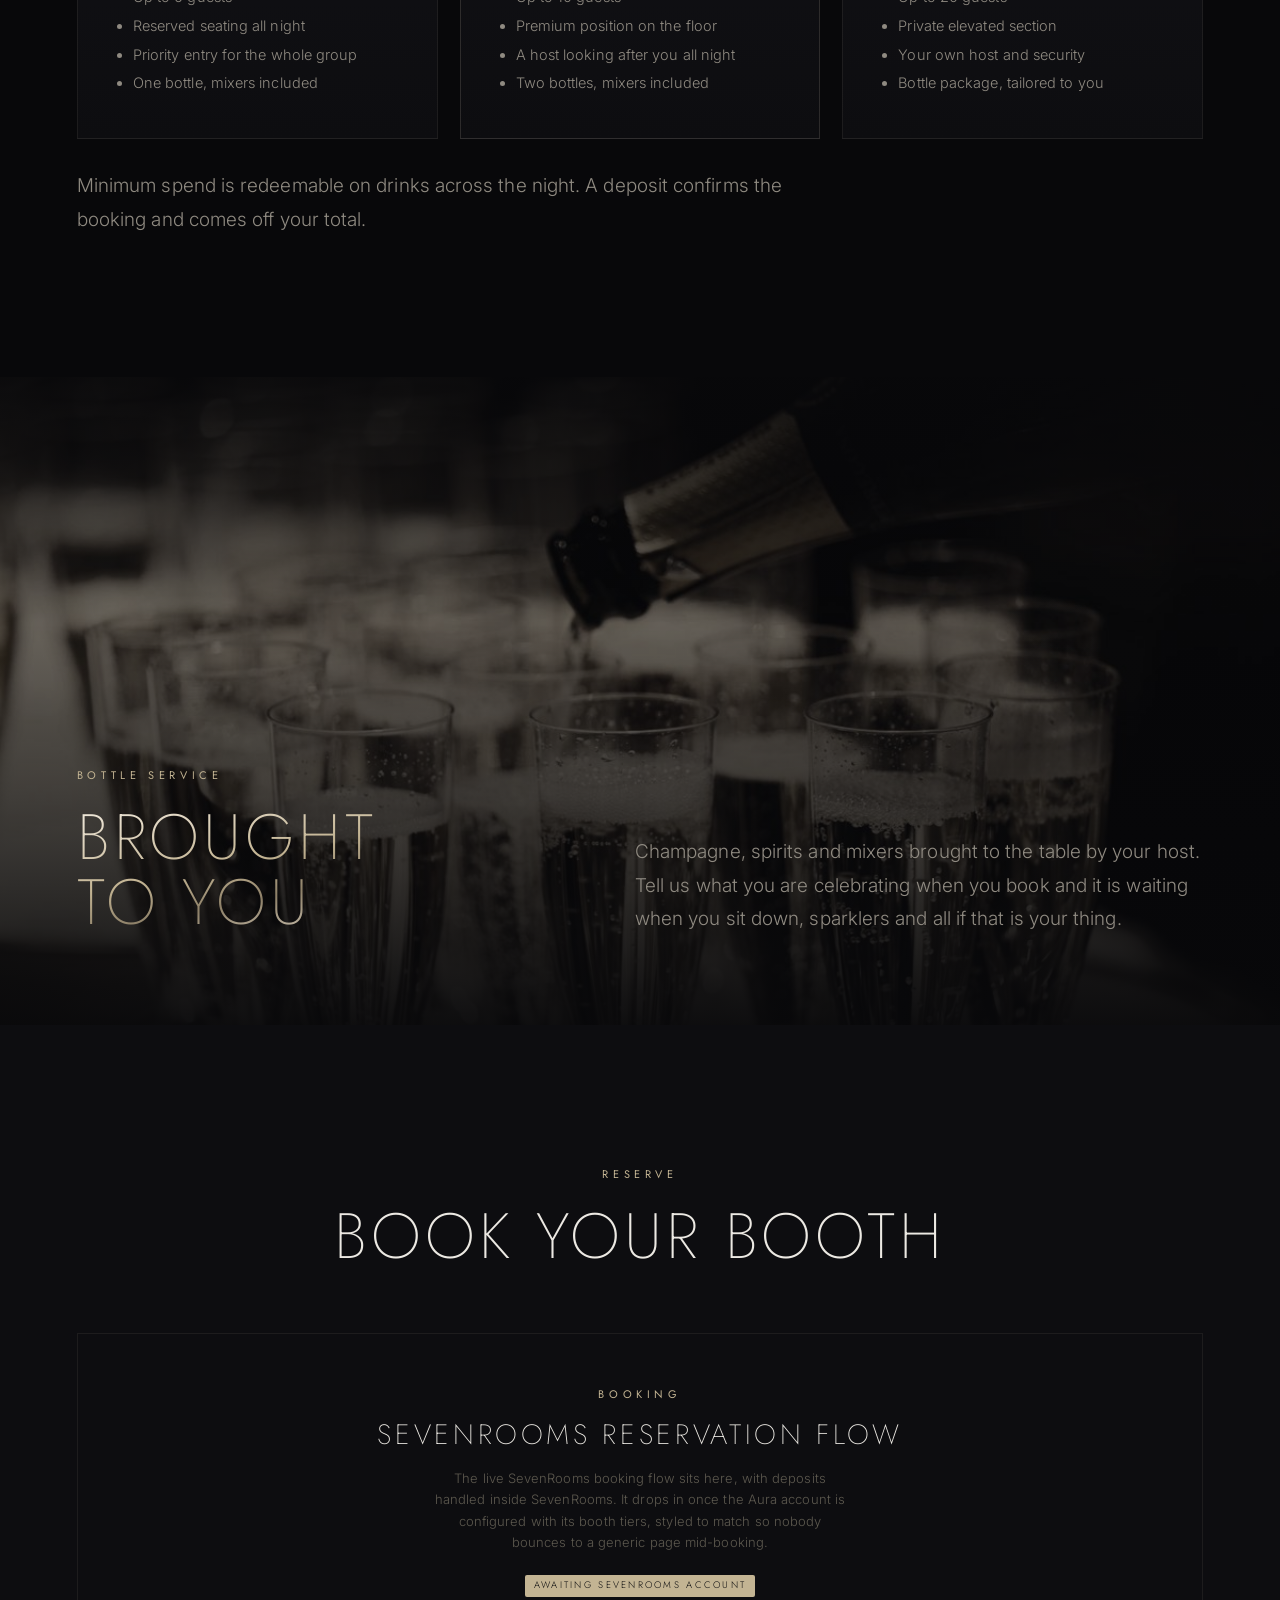
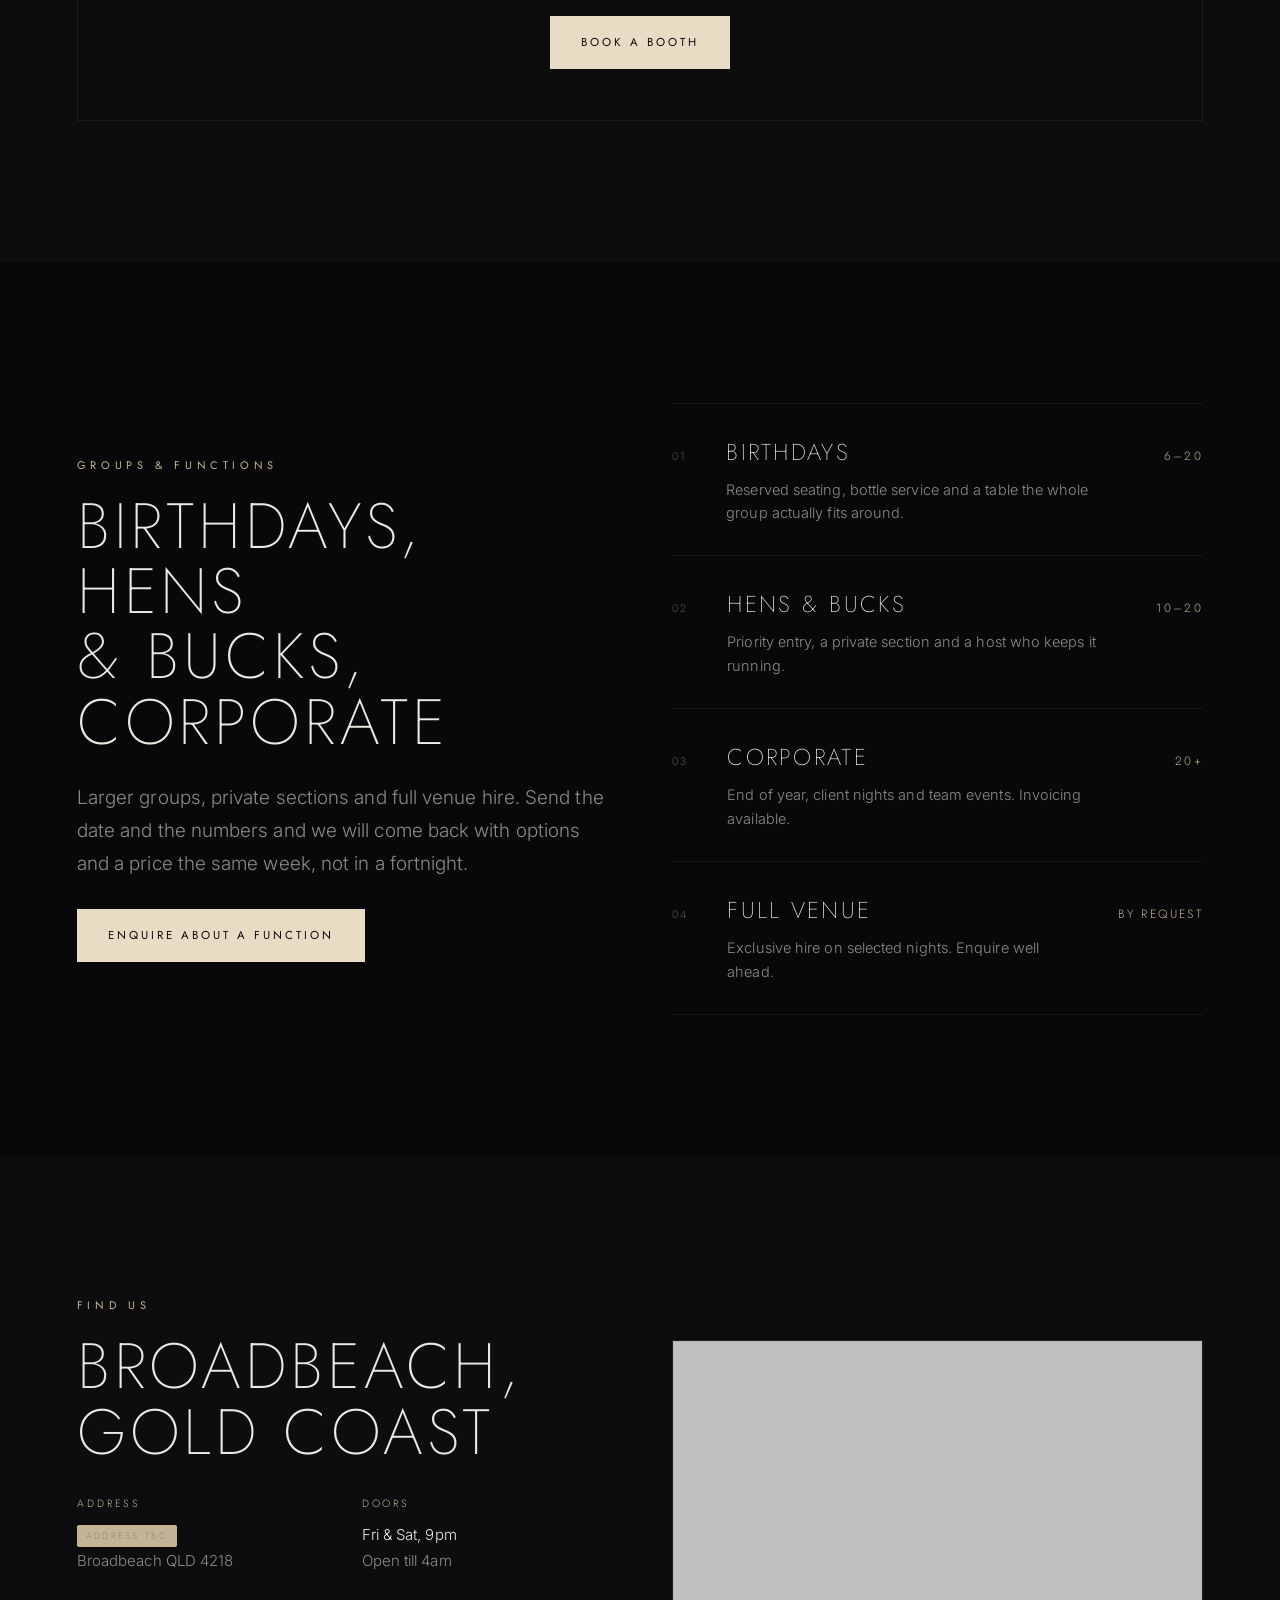
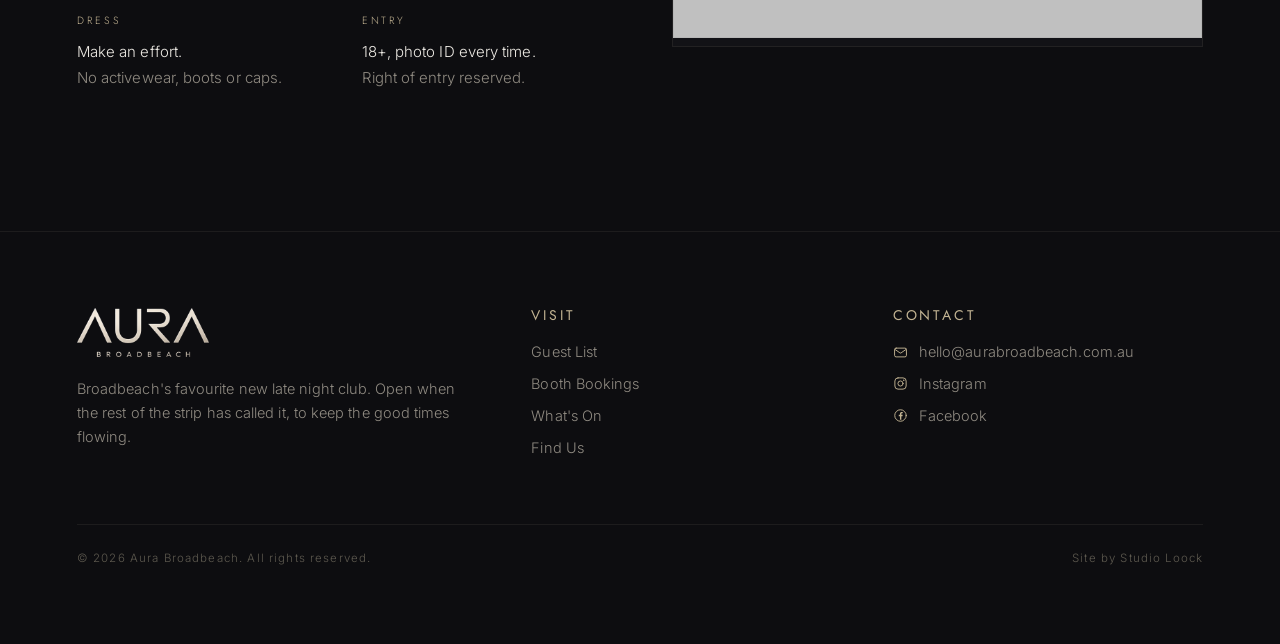
==== commit b8ef9824: "Edge-to-edge Idea section, full-width mobile headings, image cache-bust" ====
--- a/booth-bookings/index.html
+++ b/booth-bookings/index.html
@@ -10,14 +10,14 @@
 <meta property="og:title" content="Booth Bookings | Aura Broadbeach">
 <meta property="og:description" content="Private seating, a dedicated host and your bottles brought to the table.">
 <meta property="og:url" content="https://aurabroadbeach.com.au/booth-bookings/">
-<meta property="og:image" content="https://aurabroadbeach.com.au/assets/booth-hero.jpg">
+<meta property="og:image" content="https://aurabroadbeach.com.au/assets/booth-hero.jpg?v=2">
 <meta name="twitter:card" content="summary_large_image">
 <meta name="theme-color" content="#08080a">
 <link rel="icon" href="../assets/logo.png">
 <link rel="preconnect" href="https://fonts.googleapis.com">
 <link rel="preconnect" href="https://fonts.gstatic.com" crossorigin>
 <link href="https://fonts.googleapis.com/css2?family=Jost:wght@200;300;400&family=Inter:wght@300;400&display=swap" rel="stylesheet">
-<link rel="stylesheet" href="../styles.css?v=8">
+<link rel="stylesheet" href="../styles.css?v=12">
 <!-- TRACKING SLOT -->
 </head>
 <body>
@@ -36,7 +36,7 @@
 <main>
 
 <section class="feature" style="min-height:64svh; align-items:center;">
-  <div class="feature-bg"><img src="../assets/booth-hero.jpg" alt="" aria-hidden="true" fetchpriority="high"></div>
+  <div class="feature-bg"><img src="../assets/booth-hero.jpg?v=2" alt="" aria-hidden="true" fetchpriority="high"></div>
   <div class="wrap" style="padding-top:120px;">
     <div>
       <p class="eyebrow" style="margin-bottom:20px;">Reserved Seating</p>
@@ -210,6 +210,6 @@
   </div>
 </footer>
 <script src="../assets/lenis.min.js" defer></script>
-<script src="../app.js?v=8" defer></script>
+<script src="../app.js?v=12" defer></script>
 </body>
 </html>
--- a/styles.css
+++ b/styles.css
@@ -55,9 +55,9 @@
   font-family:var(--display); font-weight:200; margin:0;
   text-transform:uppercase; line-height:1.02; letter-spacing:0.06em;
 }
-h1{font-size:clamp(40px,9vw,116px); letter-spacing:0.09em;}
-h2{font-size:clamp(28px,5.2vw,64px);}
-h3{font-size:clamp(19px,2.4vw,28px); letter-spacing:0.13em; font-weight:300;}
+h1{font-size:clamp(50px,11vw,116px); letter-spacing:0.09em;}
+h2{font-size:clamp(37px,8.6vw,64px);}
+h3{font-size:clamp(24px,5.4vw,28px); letter-spacing:0.13em; font-weight:300;}
 h4{font-size:14px; letter-spacing:0.2em; font-weight:400;}
 p{margin:0;}
 
@@ -65,7 +65,7 @@
   font-family:var(--display); font-size:11px; font-weight:400;
   letter-spacing:0.42em; text-transform:uppercase; color:var(--metal-2);
 }
-.lead{font-size:clamp(16px,1.5vw,19px); color:var(--muted); line-height:1.75; max-width:62ch;}
+.lead{font-size:clamp(17px,1.5vw,19px); color:var(--muted); line-height:1.75; max-width:62ch;}
 .metal{
   background:linear-gradient(168deg,var(--metal-1) 0%,var(--metal-2) 42%,var(--metal-3) 62%,var(--metal-1) 100%);
   -webkit-background-clip:text; background-clip:text; color:transparent;
@@ -124,25 +124,26 @@
   position:absolute; inset:0;
   width:100%; height:100%; object-fit:cover;
 }
-.hero-bg img{opacity:.58;}
+.hero-bg img{opacity:.44;}
 .hero-video{opacity:0; transition:opacity 1.4s var(--ease);}
-.hero-video.ready{opacity:.5;}
+.hero-video.ready{opacity:.38;}
 .hero-video.ready ~ img,.hero-bg:has(.hero-video.ready) img{opacity:0;}
 .hero-bg::after{
   content:""; position:absolute; inset:0;
   background:
-    radial-gradient(122% 86% at 50% 44%, transparent 0%, rgba(8,8,10,.5) 60%, var(--void) 100%),
+    radial-gradient(108% 76% at 50% 44%, rgba(8,8,10,.34) 0%, rgba(8,8,10,.72) 58%, var(--void) 100%),
     linear-gradient(180deg, rgba(8,8,10,.72) 0%, transparent 26%, transparent 62%, var(--void) 100%);
 }
-.hero-inner{position:relative; z-index:1; display:flex; flex-direction:column; align-items:center; gap:clamp(26px,4vw,44px);}
-.hero-logo{width:clamp(228px,38vw,520px);}
+.hero-inner{position:relative; z-index:1; display:flex; flex-direction:column; align-items:center; gap:clamp(30px,4.4vw,52px);}
+.hero-logo{width:clamp(210px,30vw,430px);}
 .hero-sub{
   font-family:var(--display); font-size:clamp(11px,1.3vw,13px); font-weight:300;
   letter-spacing:0.46em; text-transform:uppercase; color:var(--metal-2);
 }
 .hero-nights{
-  font-family:var(--display); font-size:clamp(13px,1.6vw,16px); font-weight:200;
-  letter-spacing:0.3em; text-transform:uppercase; color:var(--text);
+  font-family:var(--display); font-size:clamp(10.5px,1.15vw,12.5px); font-weight:300;
+  letter-spacing:0.42em; text-transform:uppercase; color:var(--metal-2);
+  margin-top:calc(-1 * clamp(12px,1.6vw,20px));
 }
 .hero-cta{display:flex; flex-wrap:wrap; gap:14px; justify-content:center;}
 .scroll-cue{
@@ -193,7 +194,7 @@
   padding:clamp(20px,2.6vw,30px) 0; border-bottom:1px solid var(--line-soft);
 }
 .row .n{font-family:var(--display); font-size:11px; letter-spacing:0.22em; color:var(--faint);}
-.row .t{font-family:var(--display); font-size:clamp(17px,2vw,23px); font-weight:200; letter-spacing:0.1em; text-transform:uppercase;}
+.row .t{font-family:var(--display); font-size:clamp(21px,2vw,23px); font-weight:200; letter-spacing:0.1em; text-transform:uppercase;}
 .row .d{color:var(--muted); font-size:14.5px; margin-top:6px; max-width:56ch;}
 .row .v{font-family:var(--display); font-size:12px; letter-spacing:0.2em; text-transform:uppercase; color:var(--metal-2); text-align:right;}
 @media (max-width:640px){
@@ -213,7 +214,7 @@
 .card p{color:var(--muted); font-size:14.5px;}
 .card ul{margin:0; padding-left:17px; color:var(--muted); font-size:14.5px;}
 .card li{margin-bottom:5px;}
-.card .price{font-family:var(--display); font-weight:200; font-size:clamp(24px,3vw,34px); letter-spacing:0.06em;}
+.card .price{font-family:var(--display); font-weight:200; font-size:clamp(30px,3vw,34px); letter-spacing:0.06em;}
 
 /* ---------- feature band ---------- */
 .feature{position:relative; min-height:72svh; display:flex; align-items:flex-end; overflow:hidden;}
@@ -294,20 +295,16 @@
 #main > section:first-of-type,
 main > section.band-tight:first-of-type{
   position:relative; z-index:2;
-  margin-top:-34px;
-  border-radius:30px 30px 0 0;
+  margin-top:0;
+  border-radius:0;
   background:var(--ink-lift);
-  box-shadow:0 -30px 60px rgba(0,0,0,.55);
 }
 main > section:not(.hero) ~ section, footer.site{position:relative; z-index:2;}
 main > section:not(.hero){background-color:var(--void);}
 #main > section:first-of-type,
 main > section.band-tight:first-of-type{background-color:var(--ink-lift);}
 main > section.bg-ink-band{background-color:var(--ink);}
-@media (max-width:640px){
-  #main > section:first-of-type,
-  main > section.band-tight:first-of-type{margin-top:-24px; border-radius:22px 22px 0 0;}
-}
+
 
 /* ---- nav logo hand-off ---- */
 .nav-logo{
@@ -393,3 +390,31 @@
   .nav-links{gap:14px;}
   .nav-logo img{width:78px;}
 }
+
+/* ---------- mobile: equal-width stacked hero buttons, bigger type ---------- */
+@media (max-width:600px){
+  .hero-cta{
+    flex-direction:column;
+    width:min(320px, 82vw);
+    gap:12px;
+  }
+  .hero-cta .btn{width:100%; padding:17px 20px;}
+  .eyebrow{font-size:12px;}
+  .head{gap:16px;}
+  .info .v{font-size:16px;}
+  .card p, .card ul, .card li{font-size:15.5px;}
+  .row .d{font-size:15.5px;}
+  .foot a, .foot p{font-size:15.5px;}
+}
+
+/* ---------- mobile: headings bleed to the same edges as body copy ---------- */
+@media (max-width:760px){
+  h1, h2, h3, .statement,
+  .h-tight, .h-tight-sm, .med-heading,
+  .hero h1, .head h2, .split .copy h2{
+    max-width:100% !important;
+    width:100%;
+  }
+  .head{max-width:100%;}
+  .lead, .card p, .row .d{max-width:100%;}
+}
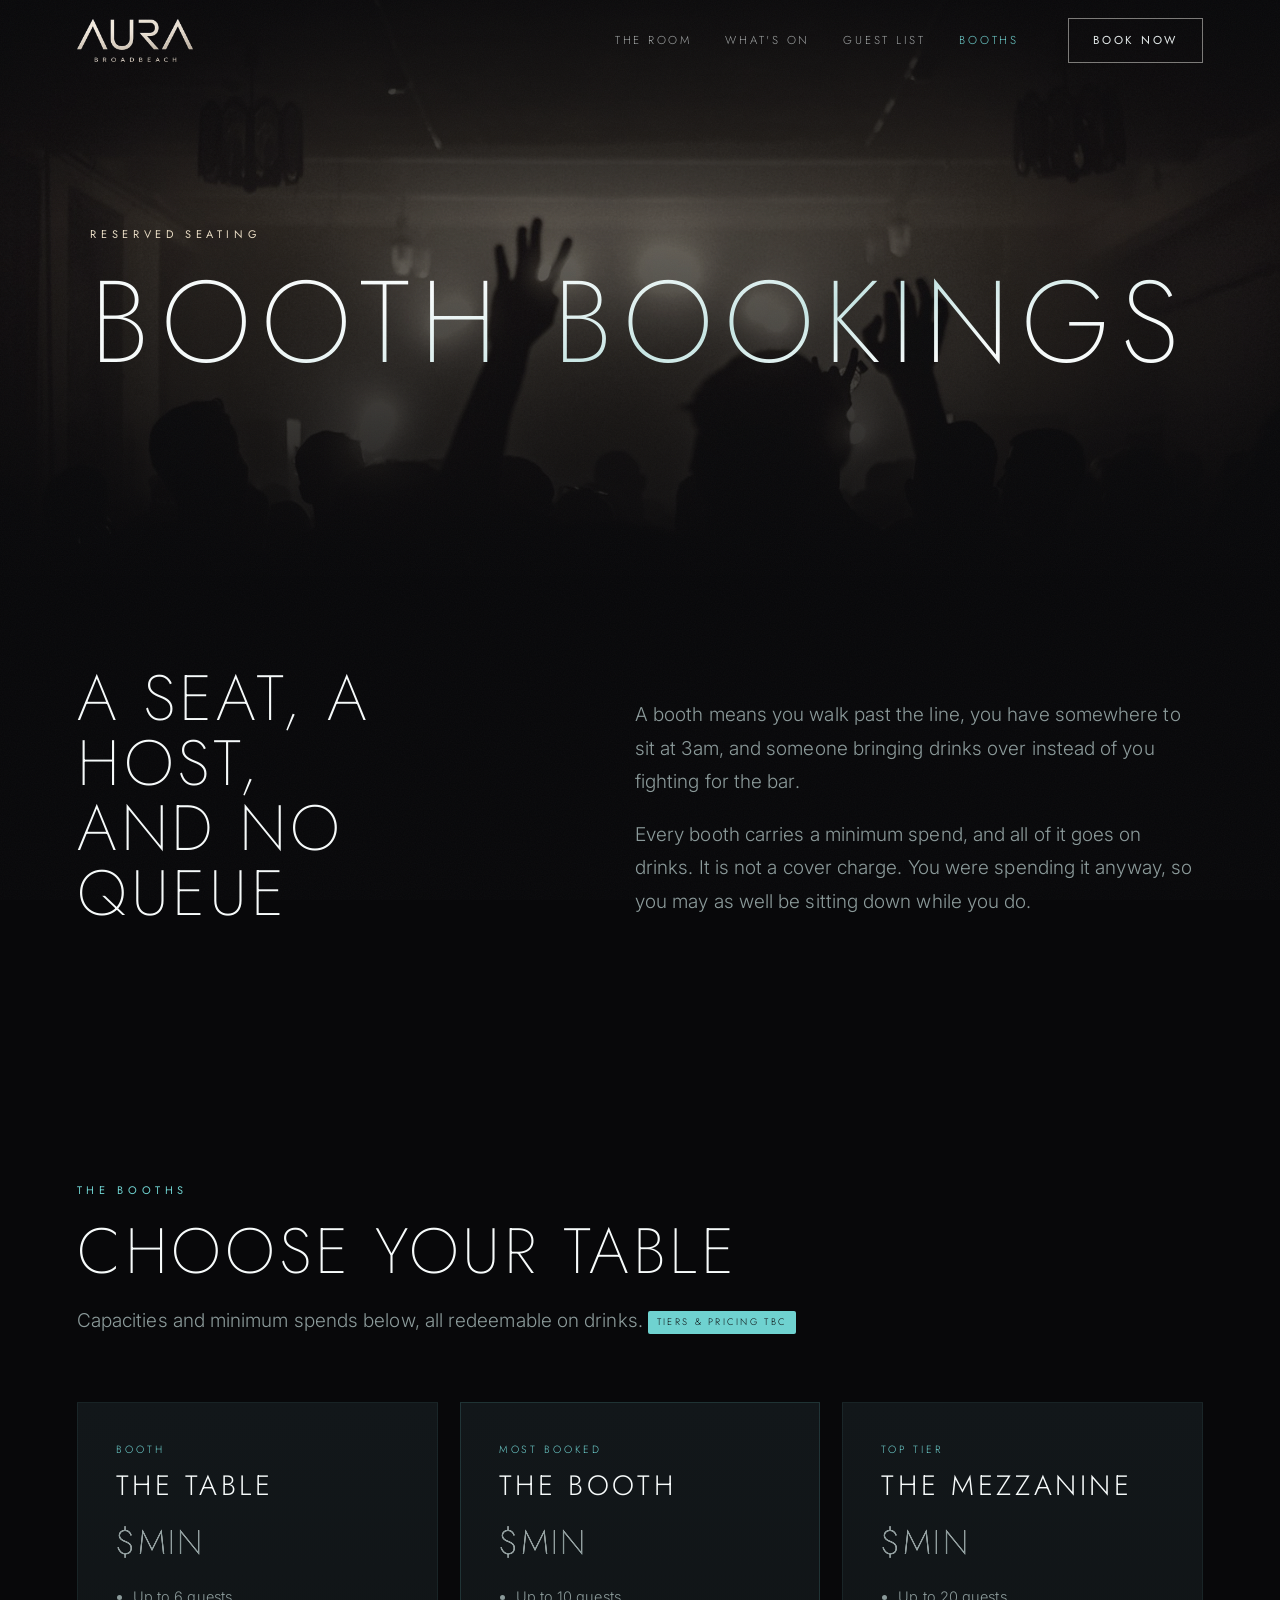
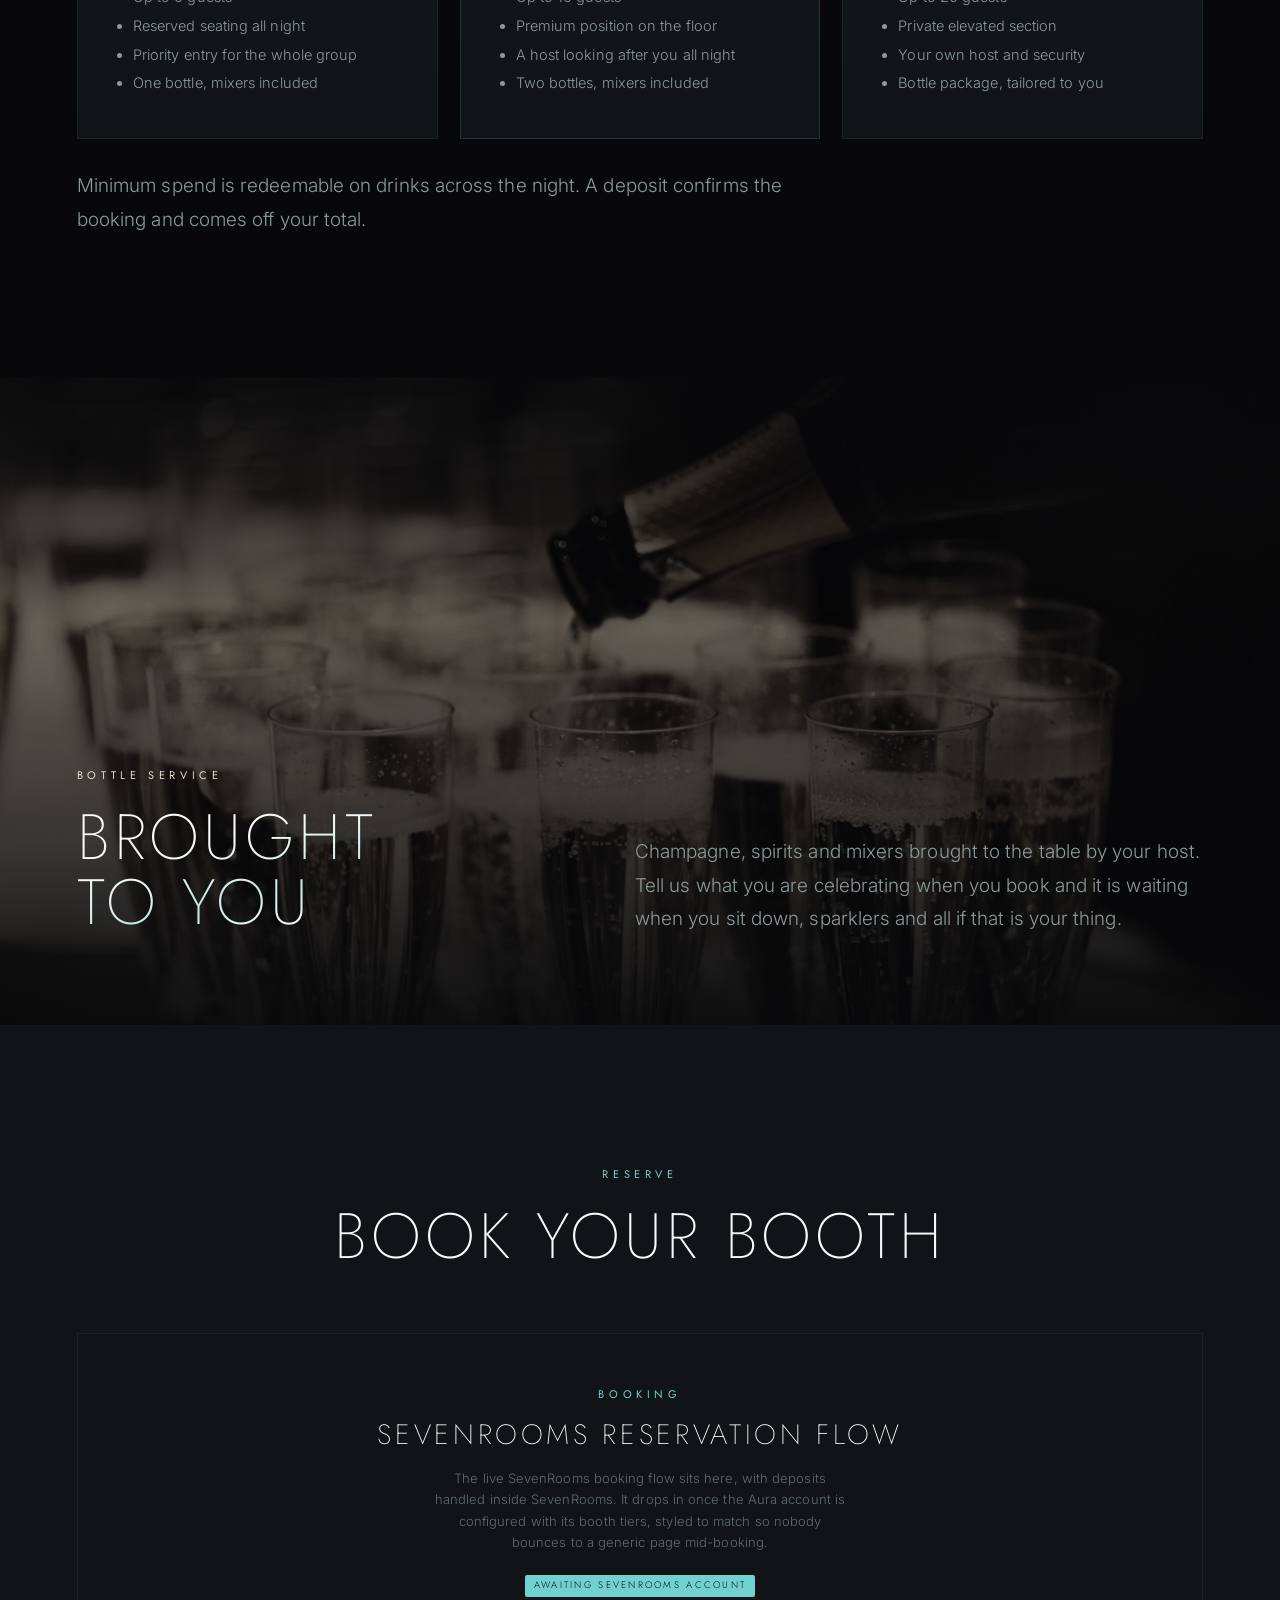
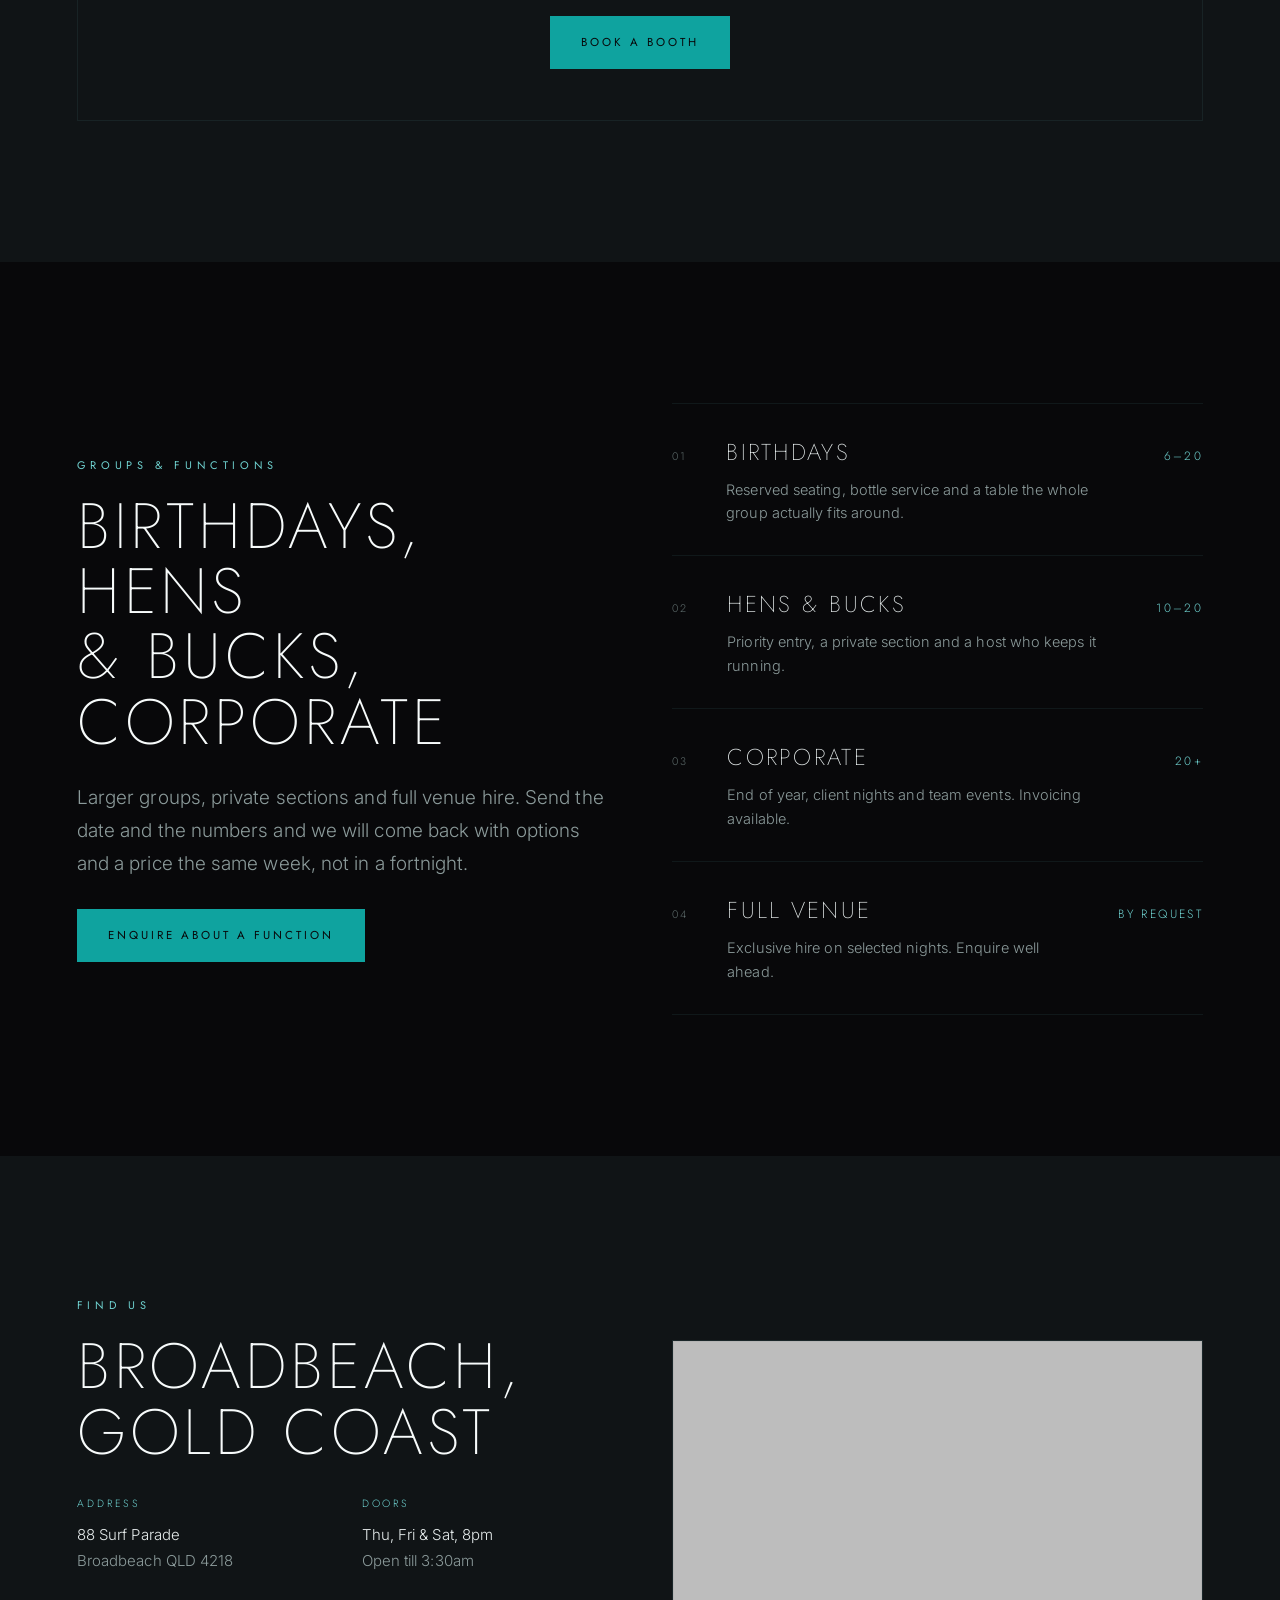
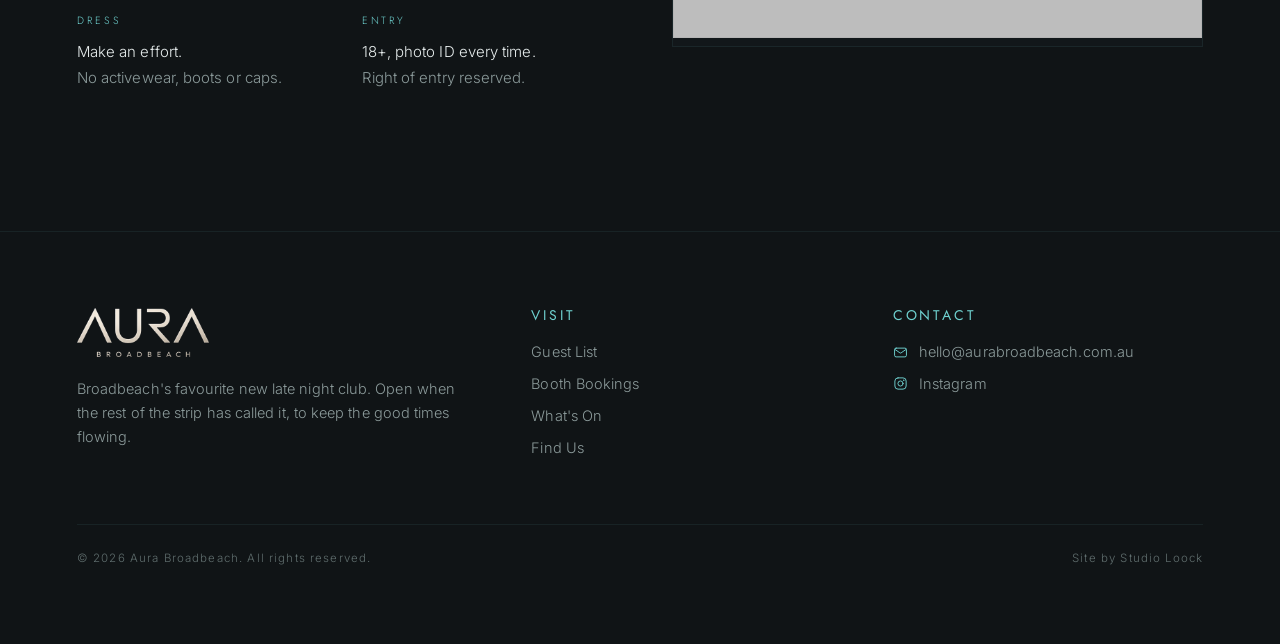
==== commit 89c67db2: "Round two: teal palette, venue photography, hero video, trading facts" ====
--- a/booth-bookings/index.html
+++ b/booth-bookings/index.html
@@ -17,7 +17,7 @@
 <link rel="preconnect" href="https://fonts.googleapis.com">
 <link rel="preconnect" href="https://fonts.gstatic.com" crossorigin>
 <link href="https://fonts.googleapis.com/css2?family=Jost:wght@200;300;400&family=Inter:wght@300;400&display=swap" rel="stylesheet">
-<link rel="stylesheet" href="../styles.css?v=12">
+<link rel="stylesheet" href="../styles.css?v=13">
 <!-- TRACKING SLOT -->
 </head>
 <body>
@@ -39,7 +39,7 @@
   <div class="feature-bg"><img src="../assets/booth-hero.jpg?v=2" alt="" aria-hidden="true" fetchpriority="high"></div>
   <div class="wrap" style="padding-top:120px;">
     <div>
-      <p class="eyebrow" style="margin-bottom:20px;">Reserved Seating</p>
+      <p class="eyebrow gold" style="margin-bottom:20px;">Reserved Seating</p>
       <h1 class="metal">Booth Bookings</h1>
     </div>
   </div>
@@ -110,7 +110,7 @@
   <div class="wrap">
     <div class="split narrow" style="align-items:end;">
       <div class="rv">
-        <p class="eyebrow" style="margin-bottom:20px;">Bottle Service</p>
+        <p class="eyebrow gold" style="margin-bottom:20px;">Bottle Service</p>
         <h2 class="metal h-tight-sm">Brought to you</h2>
       </div>
       <div class="rv">
@@ -166,15 +166,15 @@
         <p class="eyebrow" style="margin-bottom:20px;">Find Us</p>
         <h2 style="margin-bottom:30px;">Broadbeach,<br>Gold Coast</h2>
         <div class="info" style="grid-template-columns:1fr 1fr;">
-          <div><div class="k">Address</div><div class="v"><span class="ph">address TBC</span><br><span>Broadbeach QLD 4218</span></div></div>
-          <div><div class="k">Doors</div><div class="v">Fri &amp; Sat, 9pm<br><span>Open till 4am</span></div></div>
+          <div><div class="k">Address</div><div class="v">88 Surf Parade<br><span>Broadbeach QLD 4218</span></div></div>
+          <div><div class="k">Doors</div><div class="v">Thu, Fri &amp; Sat, 8pm<br><span>Open till 3:30am</span></div></div>
           <div><div class="k">Dress</div><div class="v">Make an effort.<br><span>No activewear, boots or caps.</span></div></div>
           <div><div class="k">Entry</div><div class="v">18+, photo ID every time.<br><span>Right of entry reserved.</span></div></div>
         </div>
       </div>
       <div class="rv map-shell">
         <iframe class="map" title="Map showing Aura Broadbeach" loading="lazy" referrerpolicy="no-referrer-when-downgrade"
-          src="https://www.google.com/maps?q=Broadbeach%20QLD%204218&output=embed"></iframe>
+          src="https://www.google.com/maps?q=88%20Surf%20Parade%2C%20Broadbeach%20QLD%204218&output=embed"></iframe>
       </div>
     </div>
   </div>
@@ -199,8 +199,8 @@
       <div>
         <h4>Contact</h4>
         <a class="with-ico" href="mailto:HELLO@AURABROADBEACH.COM.AU"><svg viewBox="0 0 24 24" aria-hidden="true"><rect x="2.5" y="5" width="19" height="14" rx="2.5"/><path d="M3 7l8.1 5.6a1.6 1.6 0 0 0 1.8 0L21 7"/></svg><span>hello@aurabroadbeach.com.au</span></a>
-        <a class="with-ico" href="#" data-social="instagram" rel="noopener"><svg viewBox="0 0 24 24" aria-hidden="true"><rect x="3" y="3" width="18" height="18" rx="5"/><circle cx="12" cy="12" r="4.1"/><circle class="fillbit" cx="17.2" cy="6.8" r="1.25"/></svg><span>Instagram</span></a>
-        <a class="with-ico" href="#" data-social="facebook" rel="noopener"><svg viewBox="0 0 24 24" aria-hidden="true"><circle cx="12" cy="12" r="9.2"/><path class="fillbit" d="M13.35 18.6v-5.55h1.87l.3-2.2h-2.17V9.44c0-.63.19-1.06 1.1-1.06h1.14V6.42a14.8 14.8 0 0 0-1.6-.08c-1.7 0-2.87 1.02-2.87 2.9v1.61H9.25v2.2h1.87v5.55z"/></svg><span>Facebook</span></a>
+        <a class="with-ico" href="https://www.instagram.com/aura_broadbeach/" target="_blank" rel="noopener"><svg viewBox="0 0 24 24" aria-hidden="true"><rect x="3" y="3" width="18" height="18" rx="5"/><circle cx="12" cy="12" r="4.1"/><circle class="fillbit" cx="17.2" cy="6.8" r="1.25"/></svg><span>Instagram</span></a>
+        <!-- Facebook link hidden until the venue supplies the URL -->
       </div>
     </div>
     <div class="colophon">
--- a/styles.css
+++ b/styles.css
@@ -6,22 +6,33 @@
 
 :root{
   --void:#08080a;
-  --ink:#0d0d10;
-  --panel:#121216;
-  --smoke:#1a1a1f;
-  --ink-lift:#141417;
-
-  --champagne:#e8dcc4;
-  --champagne-dim:#b0a488;
-  --metal-1:#f3ece0;
-  --metal-2:#c3b493;
-  --metal-3:#8d8068;
-
-  --text:#ece9e3;
-  --muted:#8f8a81;
-  --faint:#5d594f;
-  --line:rgba(232,220,196,0.14);
-  --line-soft:rgba(232,220,196,0.07);
+  --ink:#101416;
+  --panel:#12171a;
+  --smoke:#182023;
+  --ink-lift:#131a1c;
+
+  /* primary accent: sampled from the venue's own logo glow, hue 180 */
+  --teal-lift:#6fd2d0;   /* type, hairlines, icons  — 11.8:1 on void */
+  --teal:#0fa39f;        /* solid fills only        —  6.4:1 with void text */
+  --teal-glow:#0e7c7b;   /* atmosphere only, never a flat fill */
+  --white:#f7fbfb;       /* headlines and logo */
+
+  /* rare accent: booths and bottle service only */
+  --gold:#e8dcc4;
+  --gold-dim:#b0a488;
+
+  /* legacy aliases, kept so nothing breaks */
+  --champagne:var(--gold);
+  --champagne-dim:var(--gold-dim);
+  --metal-1:var(--white);
+  --metal-2:var(--teal-lift);
+  --metal-3:var(--teal);
+
+  --text:#e6ecec;
+  --muted:#8b9a9a;
+  --faint:#5f6d6d;
+  --line:rgba(111,210,208,0.16);
+  --line-soft:rgba(111,210,208,0.08);
 
   --display:'Jost',-apple-system,'Helvetica Neue',Arial,sans-serif;
   --body:'Inter',-apple-system,'Helvetica Neue',Arial,sans-serif;
@@ -52,7 +63,7 @@
 
 /* ---------- type ---------- */
 h1,h2,h3,h4{
-  font-family:var(--display); font-weight:200; margin:0;
+  font-family:var(--display); font-weight:200; margin:0; color:var(--white);
   text-transform:uppercase; line-height:1.02; letter-spacing:0.06em;
 }
 h1{font-size:clamp(50px,11vw,116px); letter-spacing:0.09em;}
@@ -67,7 +78,7 @@
 }
 .lead{font-size:clamp(17px,1.5vw,19px); color:var(--muted); line-height:1.75; max-width:62ch;}
 .metal{
-  background:linear-gradient(168deg,var(--metal-1) 0%,var(--metal-2) 42%,var(--metal-3) 62%,var(--metal-1) 100%);
+  background:linear-gradient(166deg,var(--white) 0%,var(--white) 30%,#dcefee 48%,#c7e6e4 58%,var(--white) 78%,var(--white) 100%);
   -webkit-background-clip:text; background-clip:text; color:transparent;
 }
 .rule{height:1px; background:var(--line); border:0; margin:0;}
@@ -93,7 +104,7 @@
   text-decoration:none; color:var(--text); opacity:.68; transition:opacity .3s var(--ease); white-space:nowrap;
 }
 .nav-links a:hover,.nav-links a:focus-visible,.nav-links a[aria-current]{opacity:1;}
-.nav-links a[aria-current]{color:var(--champagne);}
+.nav-links a[aria-current]{color:var(--teal-lift);}
 @media (max-width:760px){
   .nav-links .hide-sm{display:none;}
 }
@@ -107,11 +118,11 @@
   background:transparent; transition:background .4s var(--ease), color .4s var(--ease), border-color .4s var(--ease);
   cursor:pointer; white-space:nowrap;
 }
-.btn:hover,.btn:focus-visible{background:var(--champagne); color:#0b0b0d; border-color:var(--champagne);}
-.btn-solid{background:var(--champagne); color:#0b0b0d; border-color:var(--champagne);}
-.btn-solid:hover,.btn-solid:focus-visible{background:transparent; color:var(--champagne);}
+.btn:hover,.btn:focus-visible{background:var(--teal); color:var(--void); border-color:var(--teal);}
+.btn-solid{background:var(--teal); color:var(--void); border-color:var(--teal);}
+.btn-solid:hover,.btn-solid:focus-visible{background:transparent; color:var(--teal-lift); border-color:var(--teal-lift);}
 .btn-sm{padding:12px 22px; font-size:10.5px; letter-spacing:0.22em;}
-:focus-visible{outline:2px solid var(--champagne); outline-offset:3px;}
+:focus-visible{outline:2px solid var(--teal-lift); outline-offset:3px;}
 
 /* ---------- hero ---------- */
 .hero{
@@ -138,7 +149,7 @@
 .hero-logo{width:clamp(210px,30vw,430px);}
 .hero-sub{
   font-family:var(--display); font-size:clamp(11px,1.3vw,13px); font-weight:300;
-  letter-spacing:0.46em; text-transform:uppercase; color:var(--metal-2);
+  letter-spacing:0.46em; text-transform:uppercase; color:var(--white);
 }
 .hero-nights{
   font-family:var(--display); font-size:clamp(10.5px,1.15vw,12.5px); font-weight:300;
@@ -151,7 +162,7 @@
   font-family:var(--display); font-size:9.5px; letter-spacing:0.4em; text-transform:uppercase;
   color:var(--faint); text-decoration:none; display:flex; flex-direction:column; align-items:center; gap:9px;
 }
-.scroll-cue span{display:block; width:1px; height:38px; background:linear-gradient(var(--metal-3),transparent); animation:drop 2.6s var(--ease) infinite;}
+.scroll-cue span{display:block; width:1px; height:38px; background:linear-gradient(var(--teal),transparent); animation:drop 2.6s var(--ease) infinite;}
 @keyframes drop{0%,100%{opacity:.3; transform:scaleY(.55); transform-origin:top;}50%{opacity:1; transform:scaleY(1);}}
 @media (prefers-reduced-motion:reduce){.scroll-cue span{animation:none;}}
 
@@ -250,7 +261,7 @@
 .foot img{width:132px; margin-bottom:20px;}
 .foot h4{color:var(--metal-2); margin-bottom:14px;}
 .foot a{color:var(--muted); text-decoration:none; font-size:14.5px; display:block; padding:4px 0; transition:color .3s var(--ease);}
-.foot a:hover{color:var(--champagne);}
+.foot a:hover{color:var(--teal-lift);}
 .foot p{color:var(--muted); font-size:14.5px;}
 .colophon{
   display:flex; flex-wrap:wrap; gap:10px 26px; justify-content:space-between;
@@ -366,9 +377,9 @@
   stroke-linecap:round; stroke-linejoin:round;
   transition:stroke .3s var(--ease), transform .3s var(--ease);
 }
-.foot a.with-ico:hover svg{stroke:var(--champagne); transform:translateY(-1px);}
+.foot a.with-ico:hover svg{stroke:var(--white); transform:translateY(-1px);}
 .foot a.with-ico svg .fillbit{fill:var(--metal-2); stroke:none; transition:fill .3s var(--ease);}
-.foot a.with-ico:hover svg .fillbit{fill:var(--champagne);}
+.foot a.with-ico:hover svg .fillbit{fill:var(--white);}
 
 /* ---------- header Book Now ---------- */
 .nav-cta{
@@ -381,7 +392,7 @@
   border-radius:0;
 }
 .nav-cta:hover,.nav-cta:focus-visible{
-  background:var(--champagne); color:#0b0b0d; border-color:var(--champagne);
+  background:var(--teal); color:var(--void); border-color:var(--teal);
 }
 .nav-links a.nav-cta{opacity:1;}
 @media (max-width:560px){
@@ -418,3 +429,34 @@
   .head{max-width:100%;}
   .lead, .card p, .row .d{max-width:100%;}
 }
+
+
+/* ============================================================
+   GOLD, USED RARELY
+   Booths and bottle service only. Gold and teal never touch:
+   where both appear in a section, one is a hairline and the
+   other is type.
+   ============================================================ */
+.eyebrow.gold,
+.card .cap.gold{color:var(--gold);}
+
+/* ============================================================
+   THE GLOW
+   The logo in Aura's own artwork sits inside a soft teal bloom.
+   Built as light (screen blend), not paint. Twice on a page is
+   atmosphere; more is a theme park.
+   ============================================================ */
+.hero-glow{
+  position:absolute; inset:0; z-index:0; pointer-events:none;
+  mix-blend-mode:screen;
+  background:radial-gradient(ellipse 48% 40% at 50% 43%, rgba(14,124,123,0.62), transparent 68%);
+  opacity:calc(1 - var(--hp,0) * 0.9);
+}
+.feature .feature-glow{
+  position:absolute; inset:0; z-index:0; pointer-events:none;
+  mix-blend-mode:screen;
+  background:radial-gradient(ellipse 60% 70% at 72% 40%, rgba(14,124,123,0.3), transparent 72%);
+}
+@media (prefers-reduced-motion:reduce){
+  .hero-glow{opacity:1;}
+}
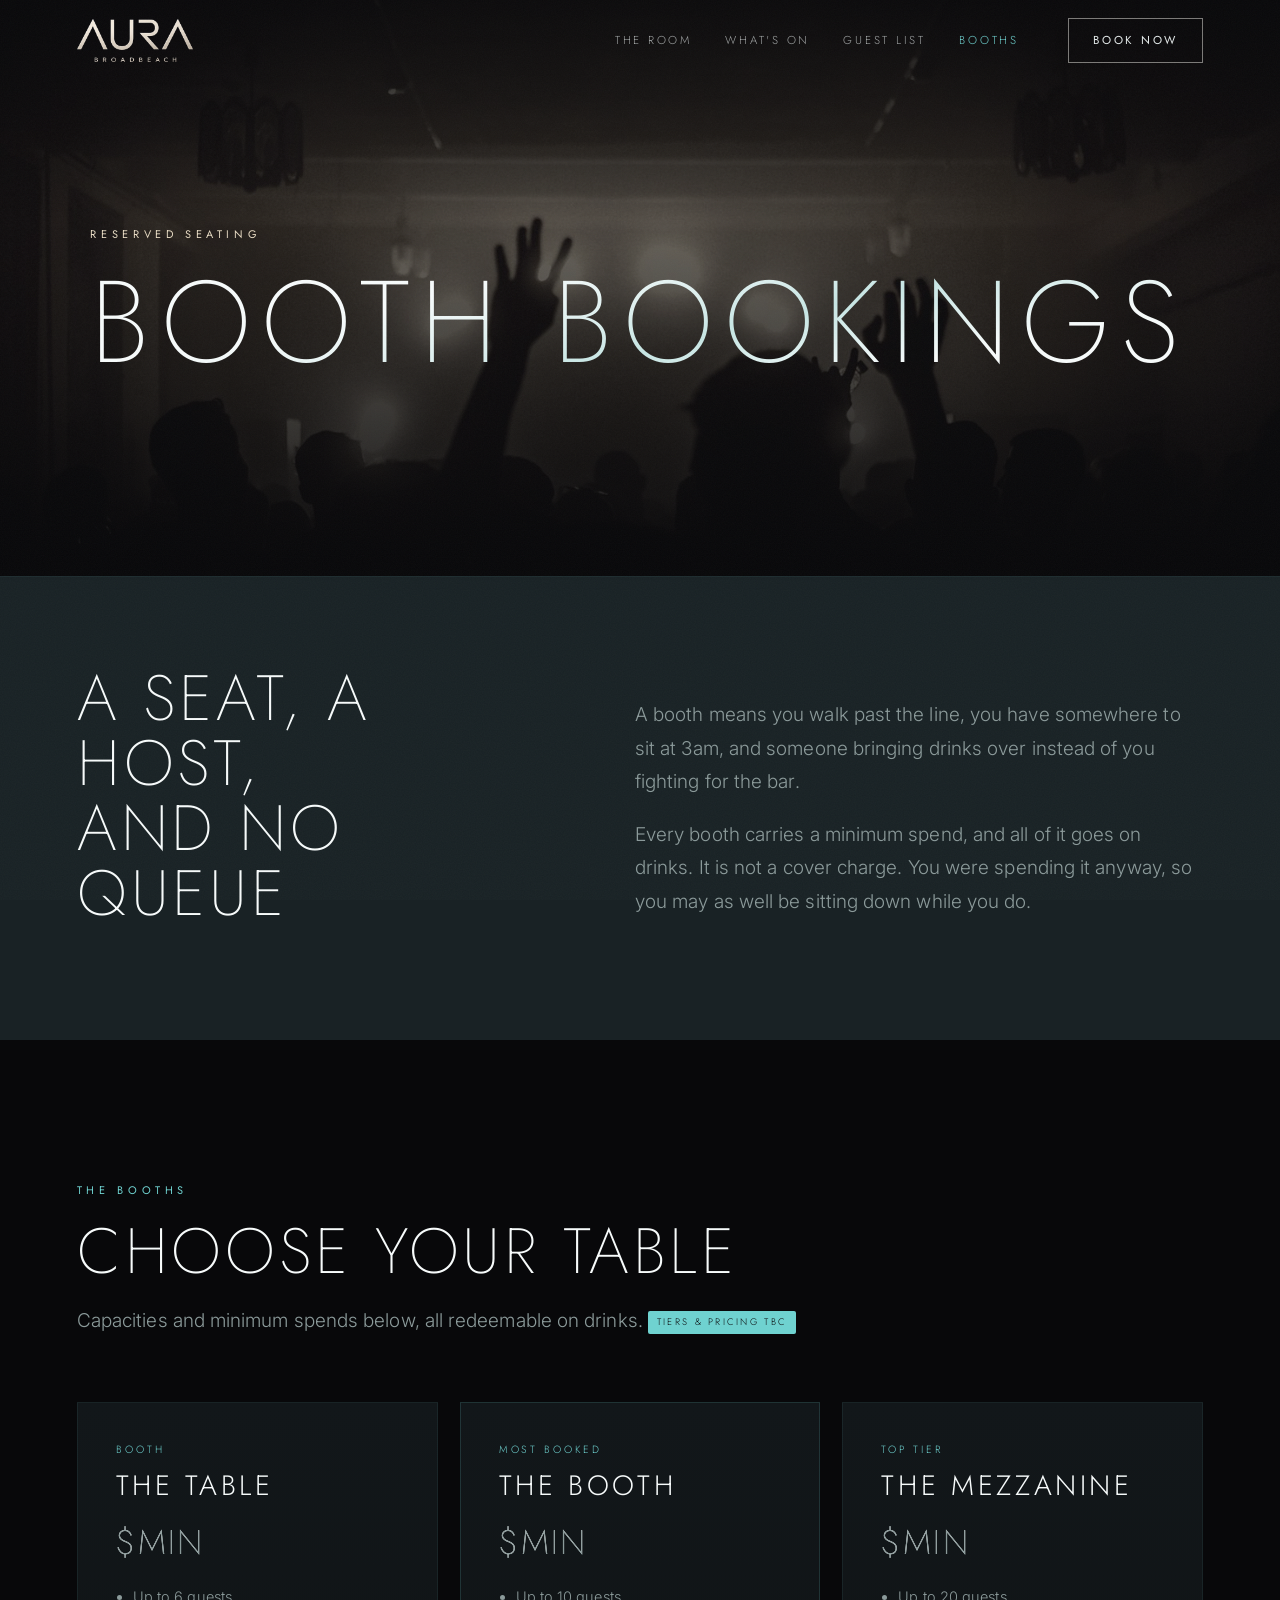
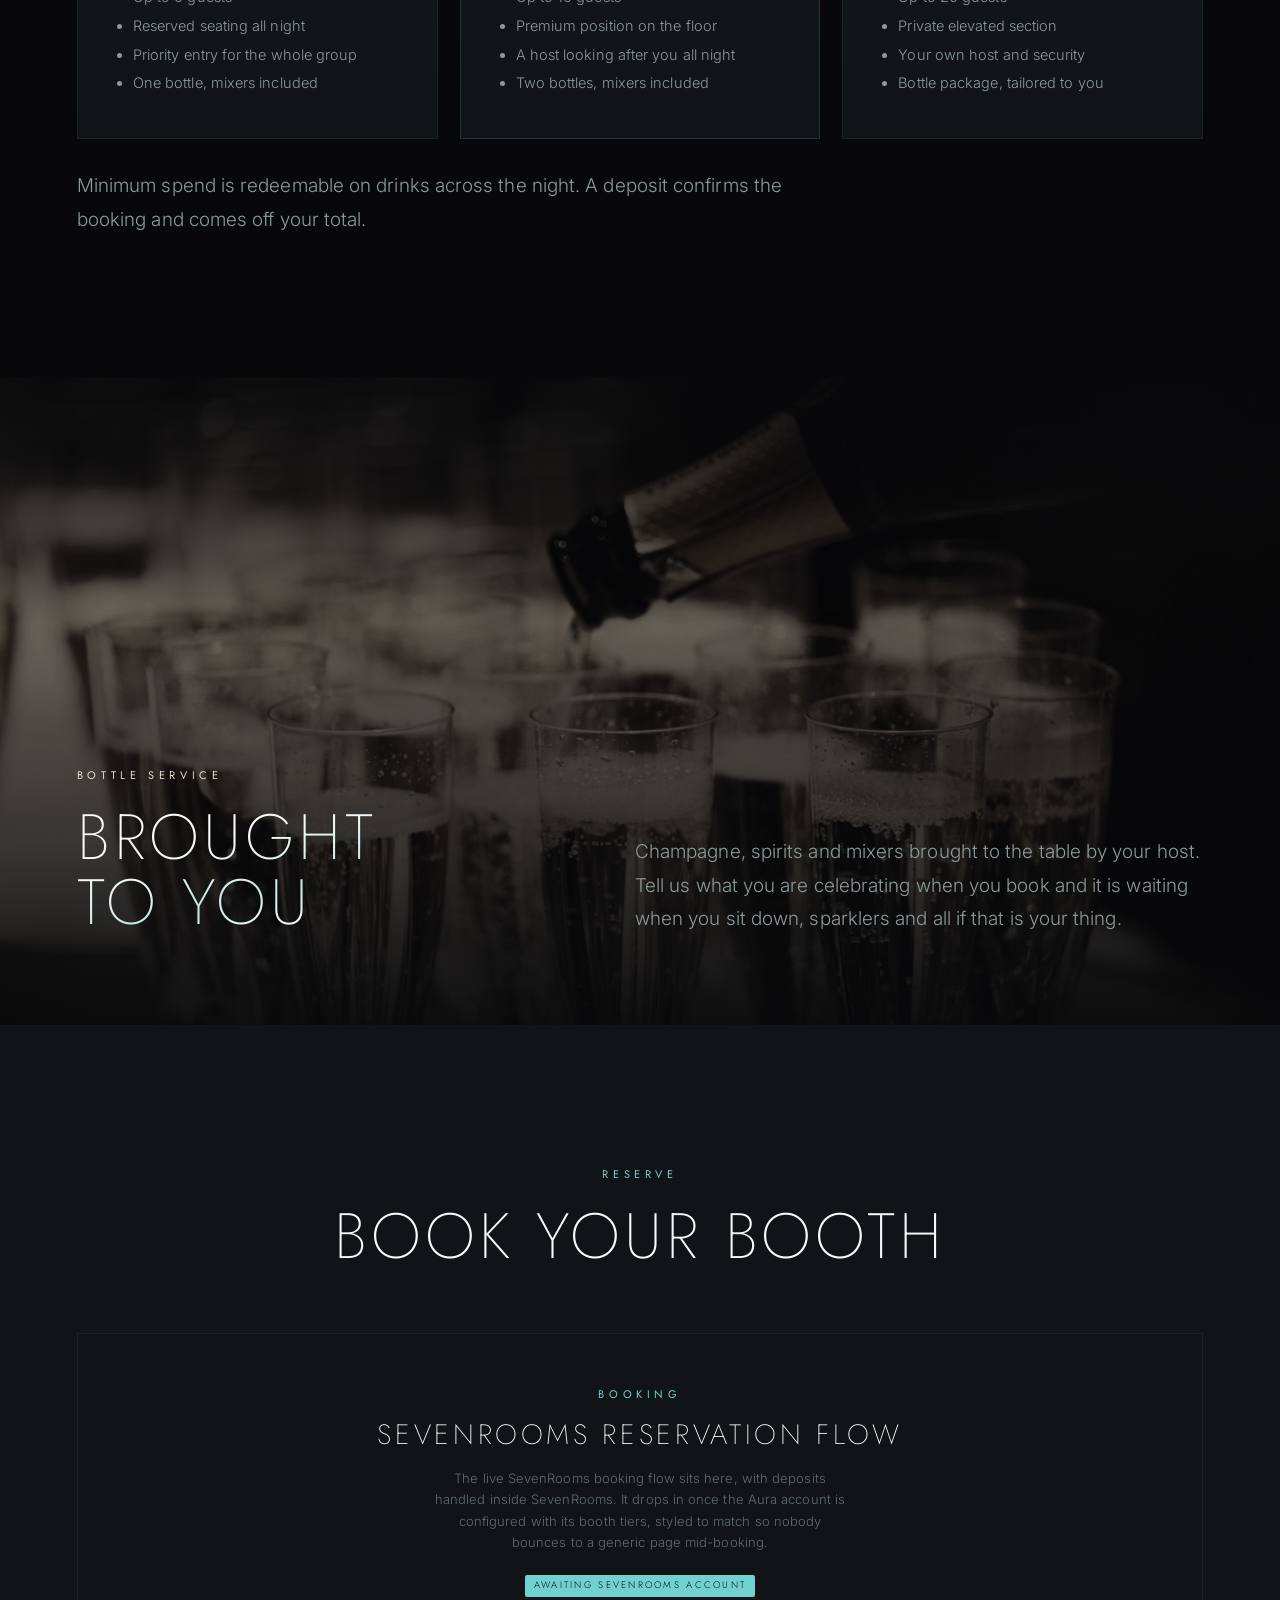
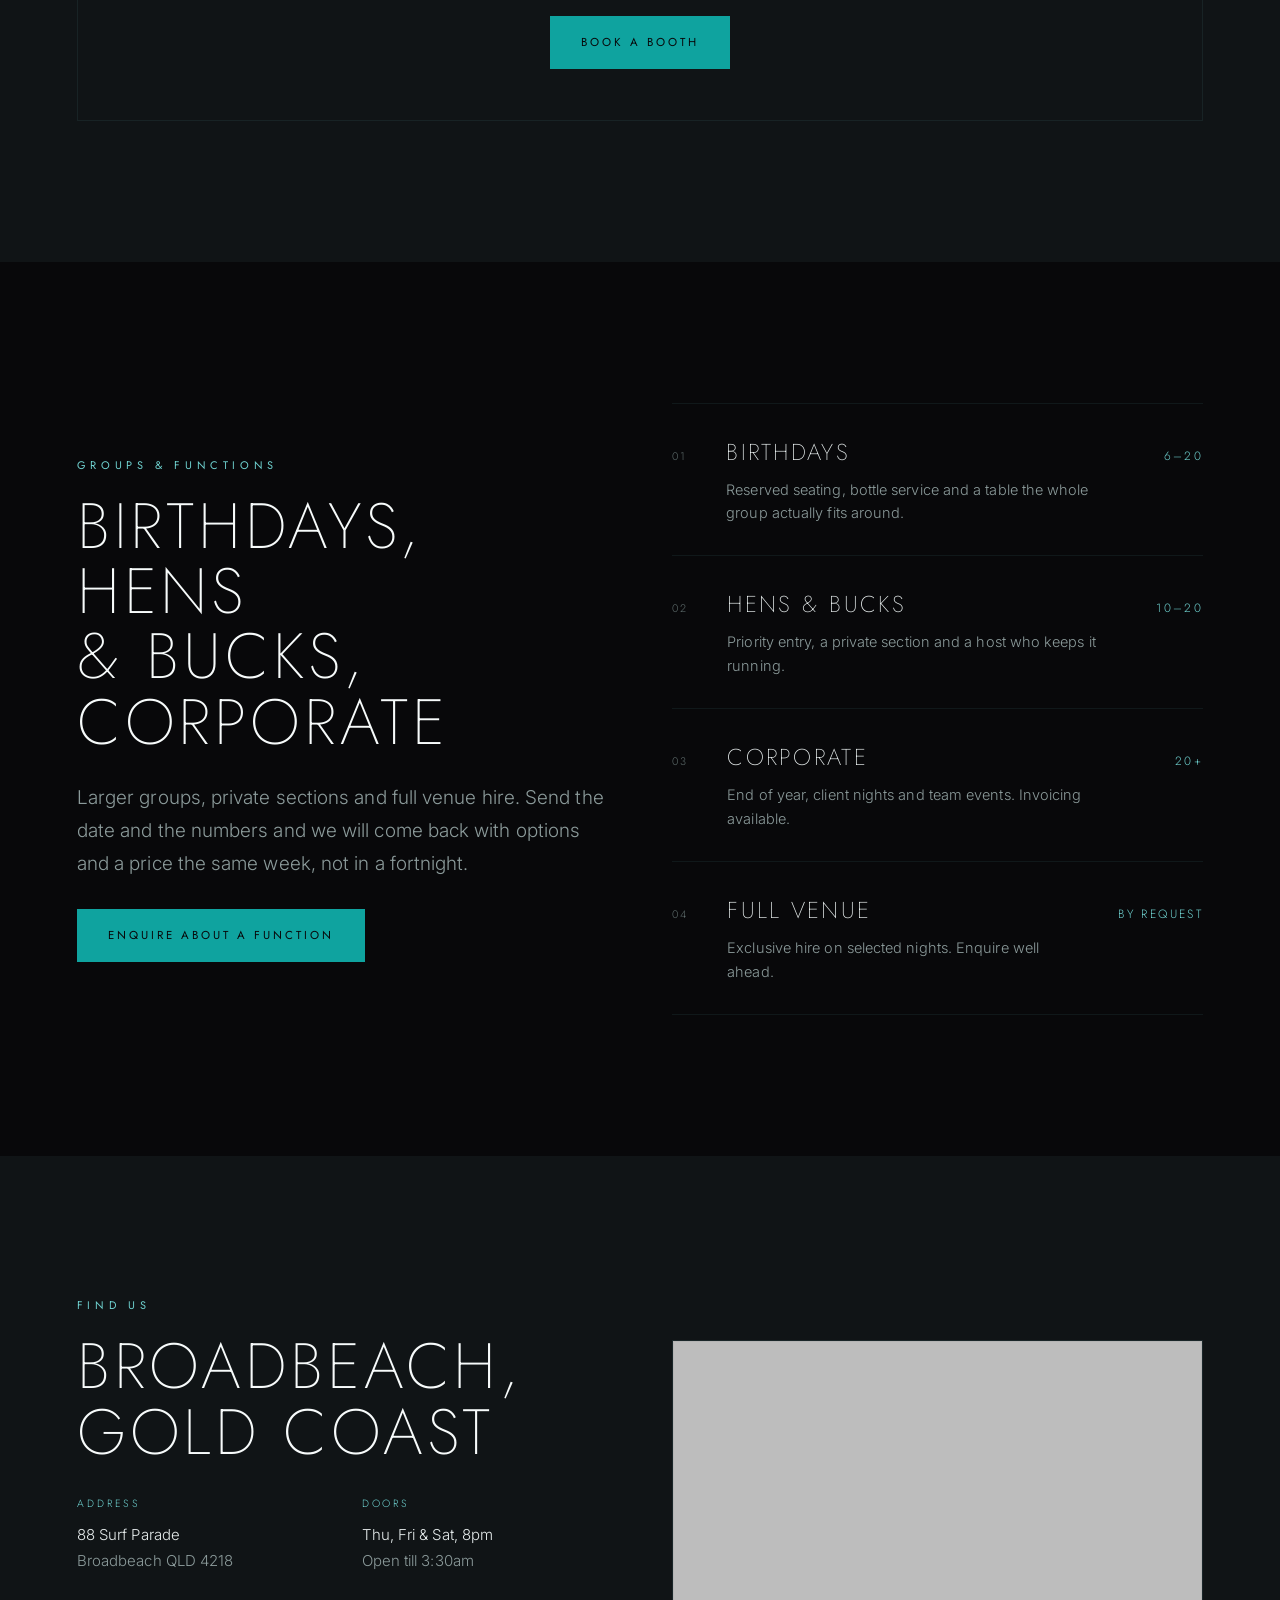
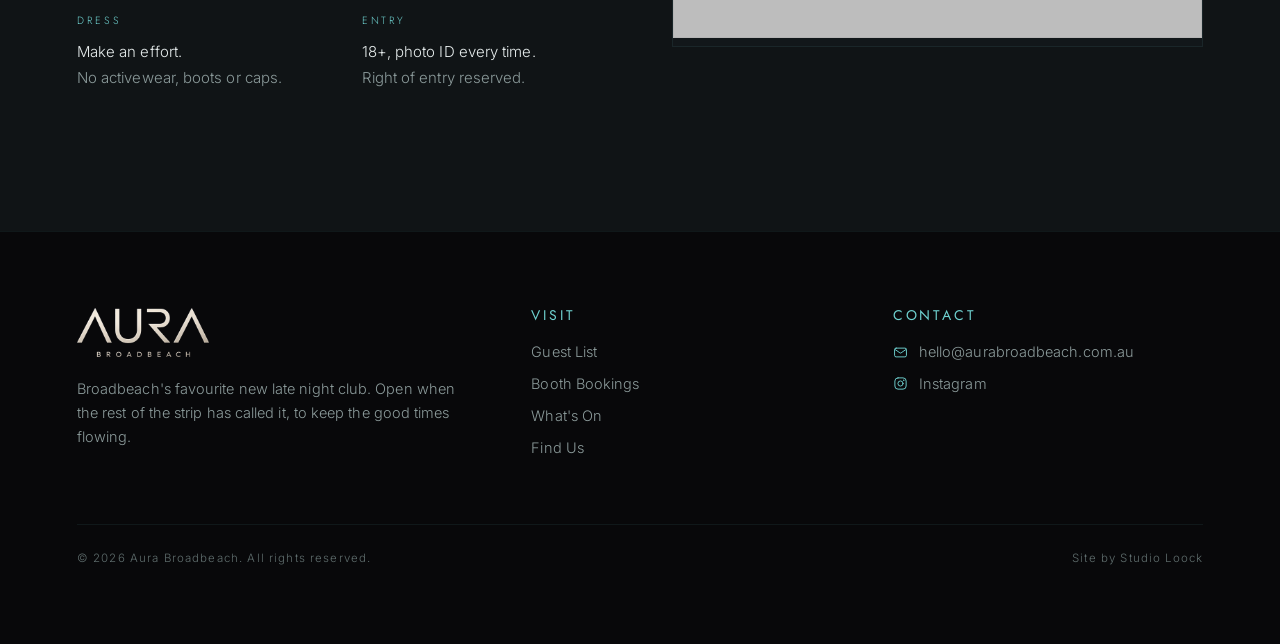
==== commit b00e43c4: "Round 2b: hero video more visible, band depth, all stock imagery regraded cool" ====
--- a/booth-bookings/index.html
+++ b/booth-bookings/index.html
@@ -10,14 +10,14 @@
 <meta property="og:title" content="Booth Bookings | Aura Broadbeach">
 <meta property="og:description" content="Private seating, a dedicated host and your bottles brought to the table.">
 <meta property="og:url" content="https://aurabroadbeach.com.au/booth-bookings/">
-<meta property="og:image" content="https://aurabroadbeach.com.au/assets/booth-hero.jpg?v=2">
+<meta property="og:image" content="https://aurabroadbeach.com.au/assets/booth-hero.jpg?v=4">
 <meta name="twitter:card" content="summary_large_image">
 <meta name="theme-color" content="#08080a">
 <link rel="icon" href="../assets/logo.png">
 <link rel="preconnect" href="https://fonts.googleapis.com">
 <link rel="preconnect" href="https://fonts.gstatic.com" crossorigin>
 <link href="https://fonts.googleapis.com/css2?family=Jost:wght@200;300;400&family=Inter:wght@300;400&display=swap" rel="stylesheet">
-<link rel="stylesheet" href="../styles.css?v=13">
+<link rel="stylesheet" href="../styles.css?v=14">
 <!-- TRACKING SLOT -->
 </head>
 <body>
@@ -36,7 +36,7 @@
 <main>
 
 <section class="feature" style="min-height:64svh; align-items:center;">
-  <div class="feature-bg"><img src="../assets/booth-hero.jpg?v=2" alt="" aria-hidden="true" fetchpriority="high"></div>
+  <div class="feature-bg"><img src="../assets/booth-hero.jpg?v=4" alt="" aria-hidden="true" fetchpriority="high"></div>
   <div class="wrap" style="padding-top:120px;">
     <div>
       <p class="eyebrow gold" style="margin-bottom:20px;">Reserved Seating</p>
@@ -45,7 +45,7 @@
   </div>
 </section>
 
-<section class="band-tight">
+<section class="band-tight band-slate">
   <div class="wrap">
     <div class="split narrow">
       <div class="rv">
@@ -106,7 +106,7 @@
 </section>
 
 <section class="feature">
-  <div class="feature-bg"><img src="../assets/service.jpg" alt="" aria-hidden="true" loading="lazy"></div>
+  <div class="feature-bg"><img src="../assets/service.jpg?v=4" alt="" aria-hidden="true" loading="lazy"></div>
   <div class="wrap">
     <div class="split narrow" style="align-items:end;">
       <div class="rv">
--- a/styles.css
+++ b/styles.css
@@ -10,6 +10,7 @@
   --panel:#12171a;
   --smoke:#182023;
   --ink-lift:#131a1c;
+  --slate:#192225;   /* one clear step up, so the bands are not all one black */
 
   /* primary accent: sampled from the venue's own logo glow, hue 180 */
   --teal-lift:#6fd2d0;   /* type, hairlines, icons  — 11.8:1 on void */
@@ -135,15 +136,15 @@
   position:absolute; inset:0;
   width:100%; height:100%; object-fit:cover;
 }
-.hero-bg img{opacity:.44;}
+.hero-bg img{opacity:.54;}
 .hero-video{opacity:0; transition:opacity 1.4s var(--ease);}
-.hero-video.ready{opacity:.38;}
+.hero-video.ready{opacity:.62;}
 .hero-video.ready ~ img,.hero-bg:has(.hero-video.ready) img{opacity:0;}
 .hero-bg::after{
   content:""; position:absolute; inset:0;
   background:
-    radial-gradient(108% 76% at 50% 44%, rgba(8,8,10,.34) 0%, rgba(8,8,10,.72) 58%, var(--void) 100%),
-    linear-gradient(180deg, rgba(8,8,10,.72) 0%, transparent 26%, transparent 62%, var(--void) 100%);
+    radial-gradient(112% 80% at 50% 44%, rgba(8,8,10,.14) 0%, rgba(8,8,10,.54) 60%, var(--void) 100%),
+    linear-gradient(180deg, rgba(8,8,10,.58) 0%, transparent 24%, transparent 64%, var(--void) 100%);
 }
 .hero-inner{position:relative; z-index:1; display:flex; flex-direction:column; align-items:center; gap:clamp(30px,4.4vw,52px);}
 .hero-logo{width:clamp(210px,30vw,430px);}
@@ -308,12 +309,14 @@
   position:relative; z-index:2;
   margin-top:0;
   border-radius:0;
-  background:var(--ink-lift);
+  background:var(--slate);
+  box-shadow:inset 0 1px 0 rgba(111,210,208,0.055);
 }
 main > section:not(.hero) ~ section, footer.site{position:relative; z-index:2;}
 main > section:not(.hero){background-color:var(--void);}
 #main > section:first-of-type,
-main > section.band-tight:first-of-type{background-color:var(--ink-lift);}
+main > section.band-tight:first-of-type{background-color:var(--slate);}
+main > section.band-slate{background-color:var(--slate); box-shadow:inset 0 1px 0 rgba(111,210,208,0.055);}
 main > section.bg-ink-band{background-color:var(--ink);}
 
 
@@ -449,7 +452,7 @@
 .hero-glow{
   position:absolute; inset:0; z-index:0; pointer-events:none;
   mix-blend-mode:screen;
-  background:radial-gradient(ellipse 48% 40% at 50% 43%, rgba(14,124,123,0.62), transparent 68%);
+  background:radial-gradient(ellipse 46% 38% at 50% 43%, rgba(14,124,123,0.46), transparent 68%);
   opacity:calc(1 - var(--hp,0) * 0.9);
 }
 .feature .feature-glow{
@@ -460,3 +463,17 @@
 @media (prefers-reduced-motion:reduce){
   .hero-glow{opacity:1;}
 }
+
+
+/* ============================================================
+   BAND DEPTH
+   The sections were all within a few points of each other and
+   read as one flat black. One step up, used twice, with a hair
+   of light on the top edge so the step looks deliberate.
+   ============================================================ */
+.band-slate{
+  background:var(--slate);
+  box-shadow:inset 0 1px 0 rgba(111,210,208,0.055);
+}
+.band-void{background:var(--void);}
+footer.site{background:var(--void);}
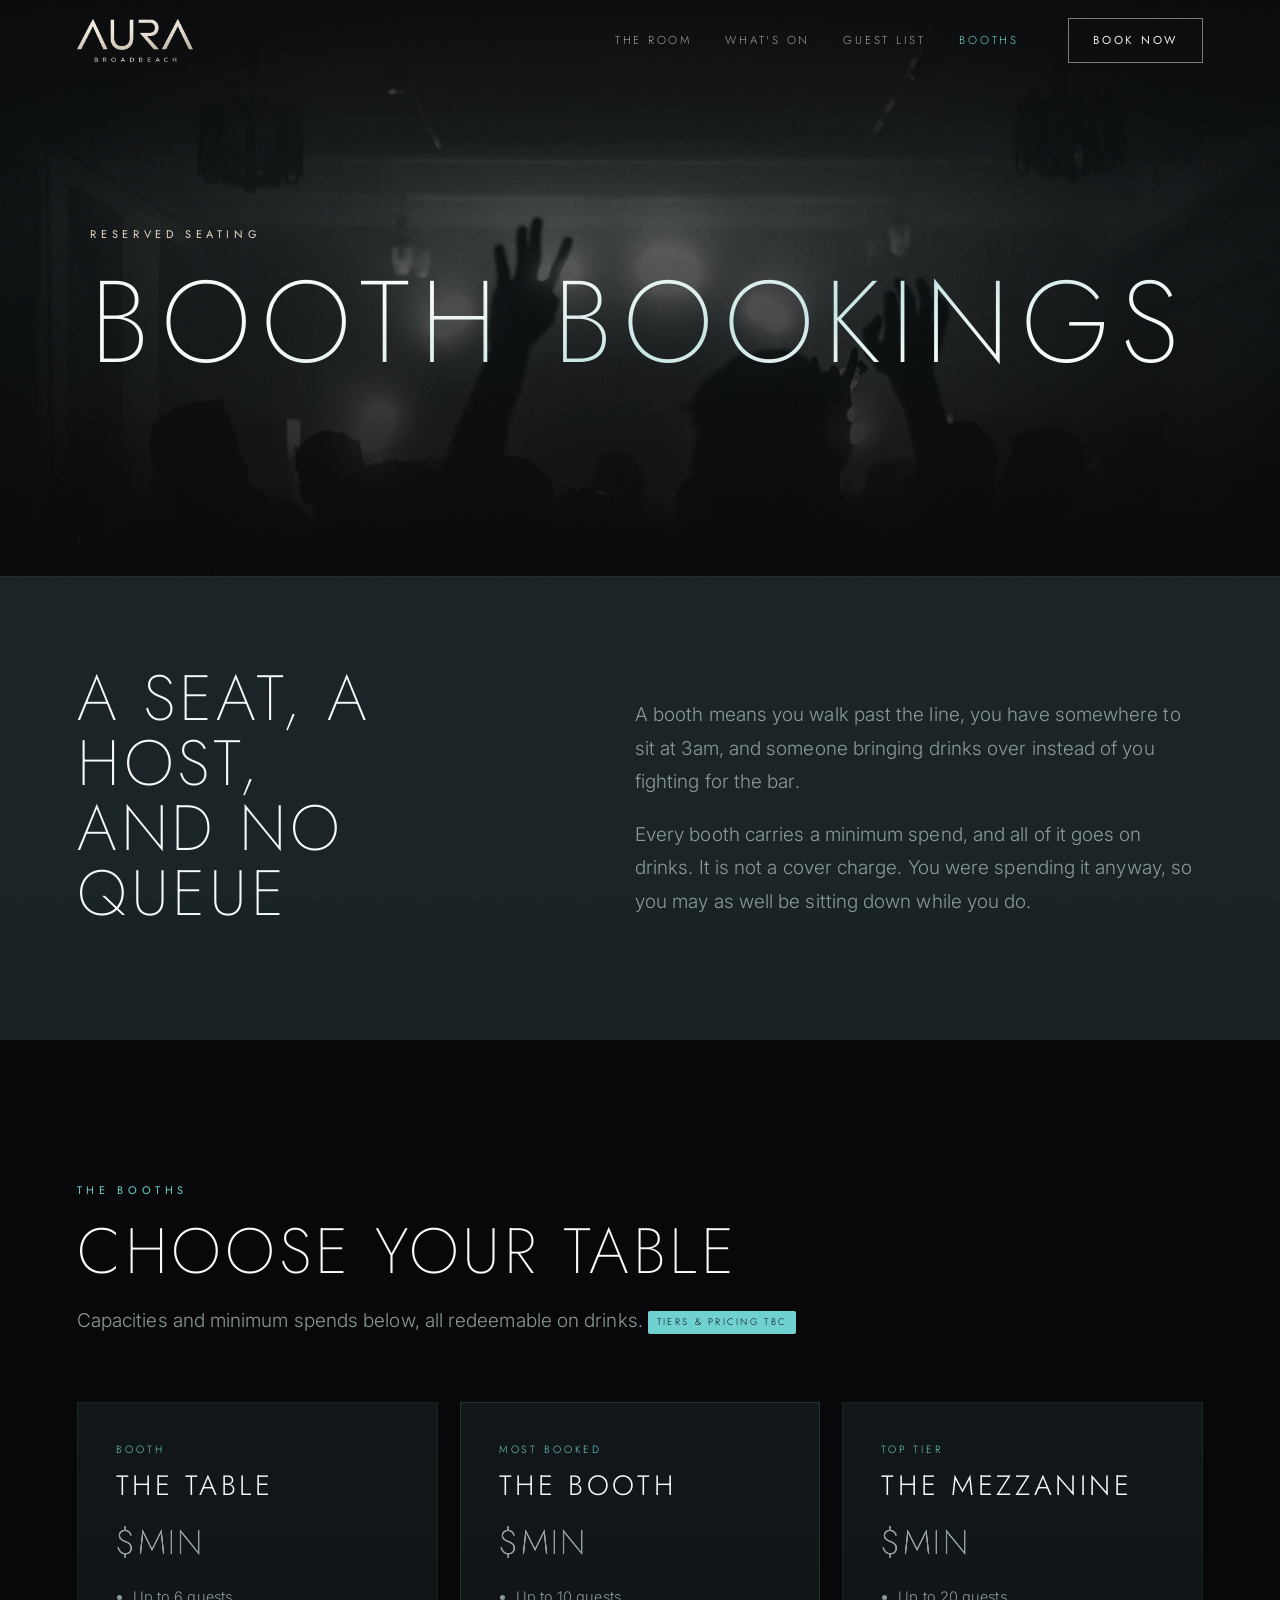
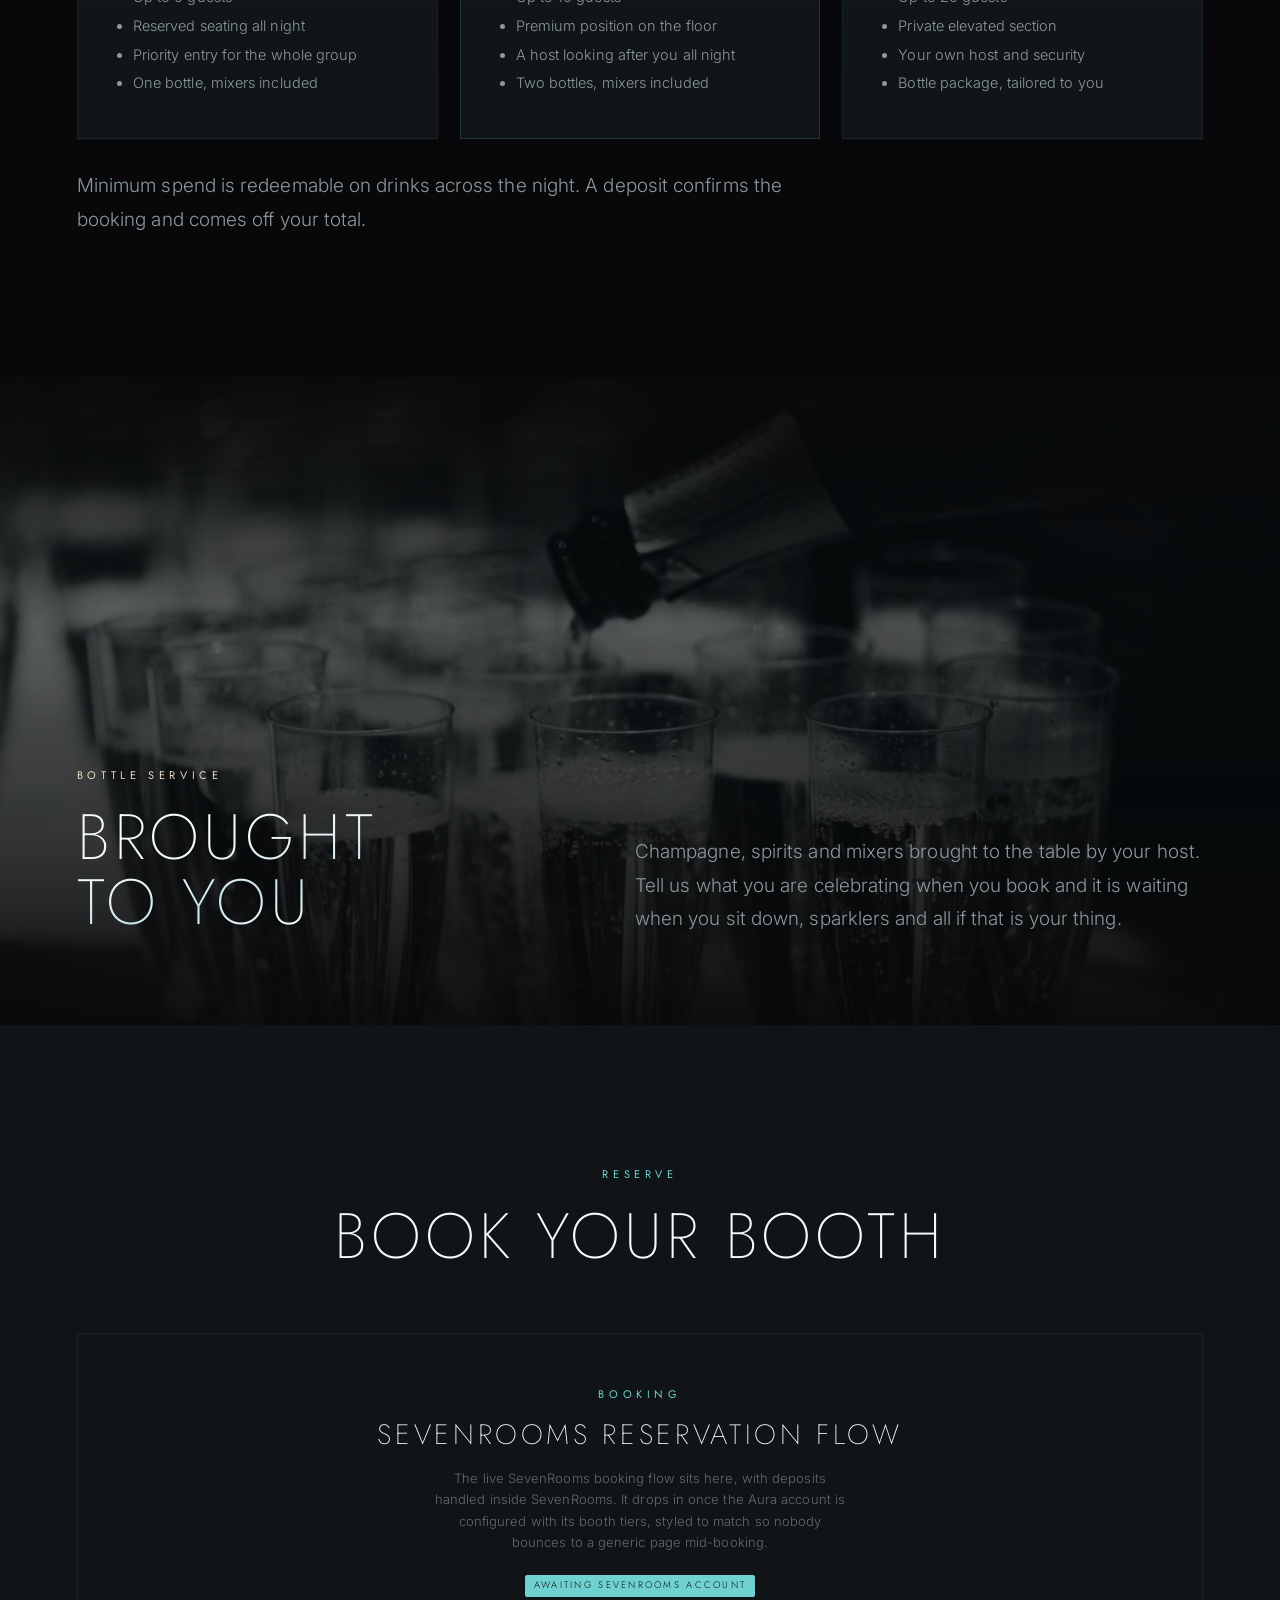
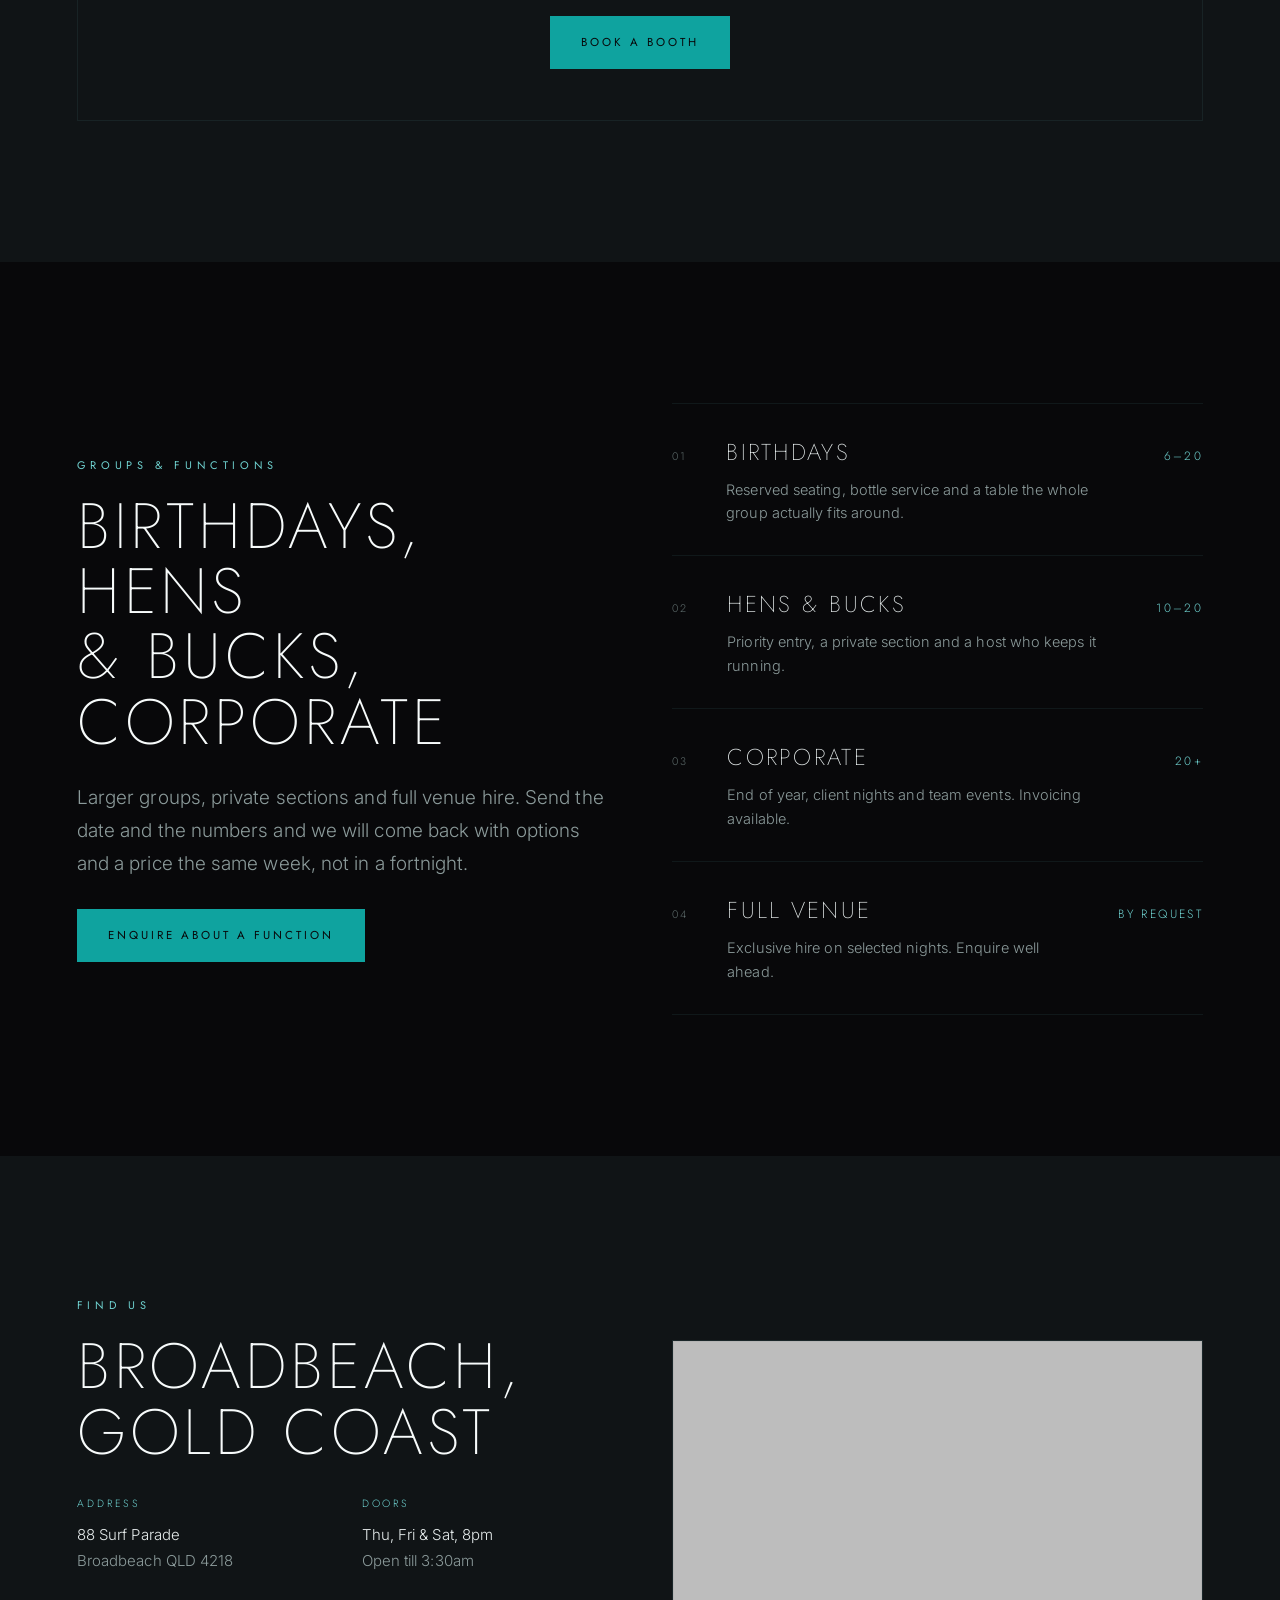
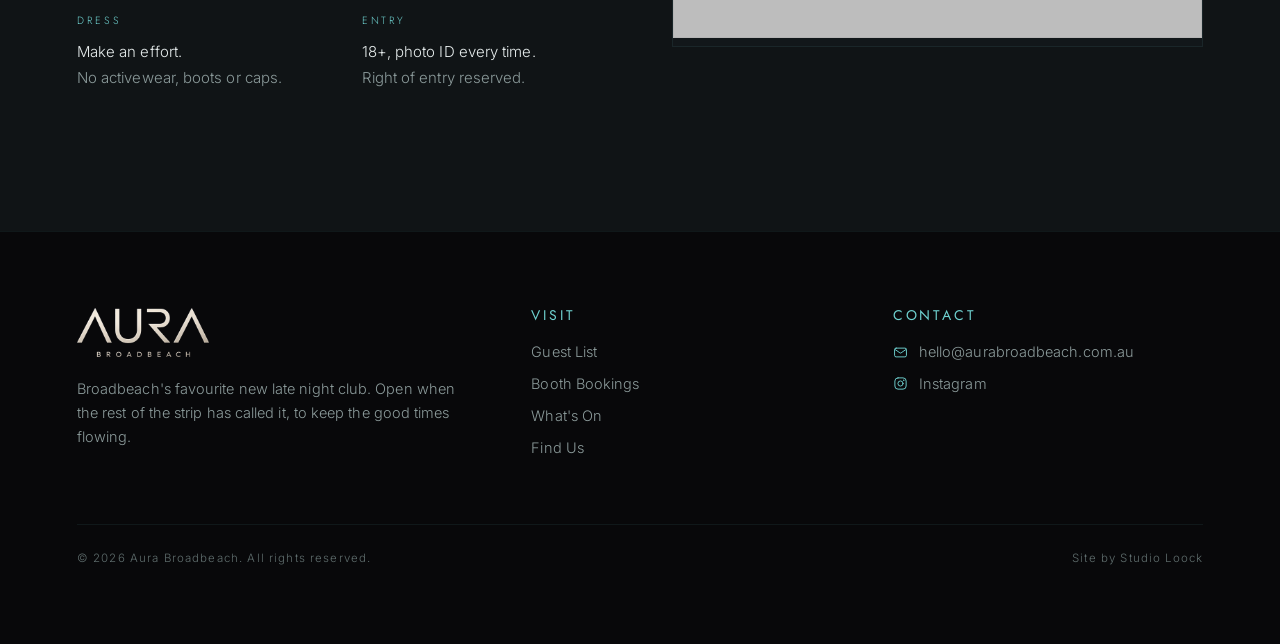
==== commit 19776770: "Hero video regraded to the stills duotone and made clearer" ====
--- a/booth-bookings/index.html
+++ b/booth-bookings/index.html
@@ -10,14 +10,14 @@
 <meta property="og:title" content="Booth Bookings | Aura Broadbeach">
 <meta property="og:description" content="Private seating, a dedicated host and your bottles brought to the table.">
 <meta property="og:url" content="https://aurabroadbeach.com.au/booth-bookings/">
-<meta property="og:image" content="https://aurabroadbeach.com.au/assets/booth-hero.jpg?v=4">
+<meta property="og:image" content="https://aurabroadbeach.com.au/assets/booth-hero.jpg?v=5">
 <meta name="twitter:card" content="summary_large_image">
 <meta name="theme-color" content="#08080a">
 <link rel="icon" href="../assets/logo.png">
 <link rel="preconnect" href="https://fonts.googleapis.com">
 <link rel="preconnect" href="https://fonts.gstatic.com" crossorigin>
 <link href="https://fonts.googleapis.com/css2?family=Jost:wght@200;300;400&family=Inter:wght@300;400&display=swap" rel="stylesheet">
-<link rel="stylesheet" href="../styles.css?v=14">
+<link rel="stylesheet" href="../styles.css?v=15">
 <!-- TRACKING SLOT -->
 </head>
 <body>
@@ -36,7 +36,7 @@
 <main>
 
 <section class="feature" style="min-height:64svh; align-items:center;">
-  <div class="feature-bg"><img src="../assets/booth-hero.jpg?v=4" alt="" aria-hidden="true" fetchpriority="high"></div>
+  <div class="feature-bg"><img src="../assets/booth-hero.jpg?v=5" alt="" aria-hidden="true" fetchpriority="high"></div>
   <div class="wrap" style="padding-top:120px;">
     <div>
       <p class="eyebrow gold" style="margin-bottom:20px;">Reserved Seating</p>
@@ -106,7 +106,7 @@
 </section>
 
 <section class="feature">
-  <div class="feature-bg"><img src="../assets/service.jpg?v=4" alt="" aria-hidden="true" loading="lazy"></div>
+  <div class="feature-bg"><img src="../assets/service.jpg?v=5" alt="" aria-hidden="true" loading="lazy"></div>
   <div class="wrap">
     <div class="split narrow" style="align-items:end;">
       <div class="rv">
--- a/styles.css
+++ b/styles.css
@@ -136,15 +136,15 @@
   position:absolute; inset:0;
   width:100%; height:100%; object-fit:cover;
 }
-.hero-bg img{opacity:.54;}
+.hero-bg img{opacity:.66;}
 .hero-video{opacity:0; transition:opacity 1.4s var(--ease);}
-.hero-video.ready{opacity:.62;}
+.hero-video.ready{opacity:.78;}
 .hero-video.ready ~ img,.hero-bg:has(.hero-video.ready) img{opacity:0;}
 .hero-bg::after{
   content:""; position:absolute; inset:0;
   background:
-    radial-gradient(112% 80% at 50% 44%, rgba(8,8,10,.14) 0%, rgba(8,8,10,.54) 60%, var(--void) 100%),
-    linear-gradient(180deg, rgba(8,8,10,.58) 0%, transparent 24%, transparent 64%, var(--void) 100%);
+    radial-gradient(116% 84% at 50% 44%, rgba(8,8,10,.06) 0%, rgba(8,8,10,.44) 62%, var(--void) 100%),
+    linear-gradient(180deg, rgba(8,8,10,.52) 0%, transparent 22%, transparent 66%, var(--void) 100%);
 }
 .hero-inner{position:relative; z-index:1; display:flex; flex-direction:column; align-items:center; gap:clamp(30px,4.4vw,52px);}
 .hero-logo{width:clamp(210px,30vw,430px);}
